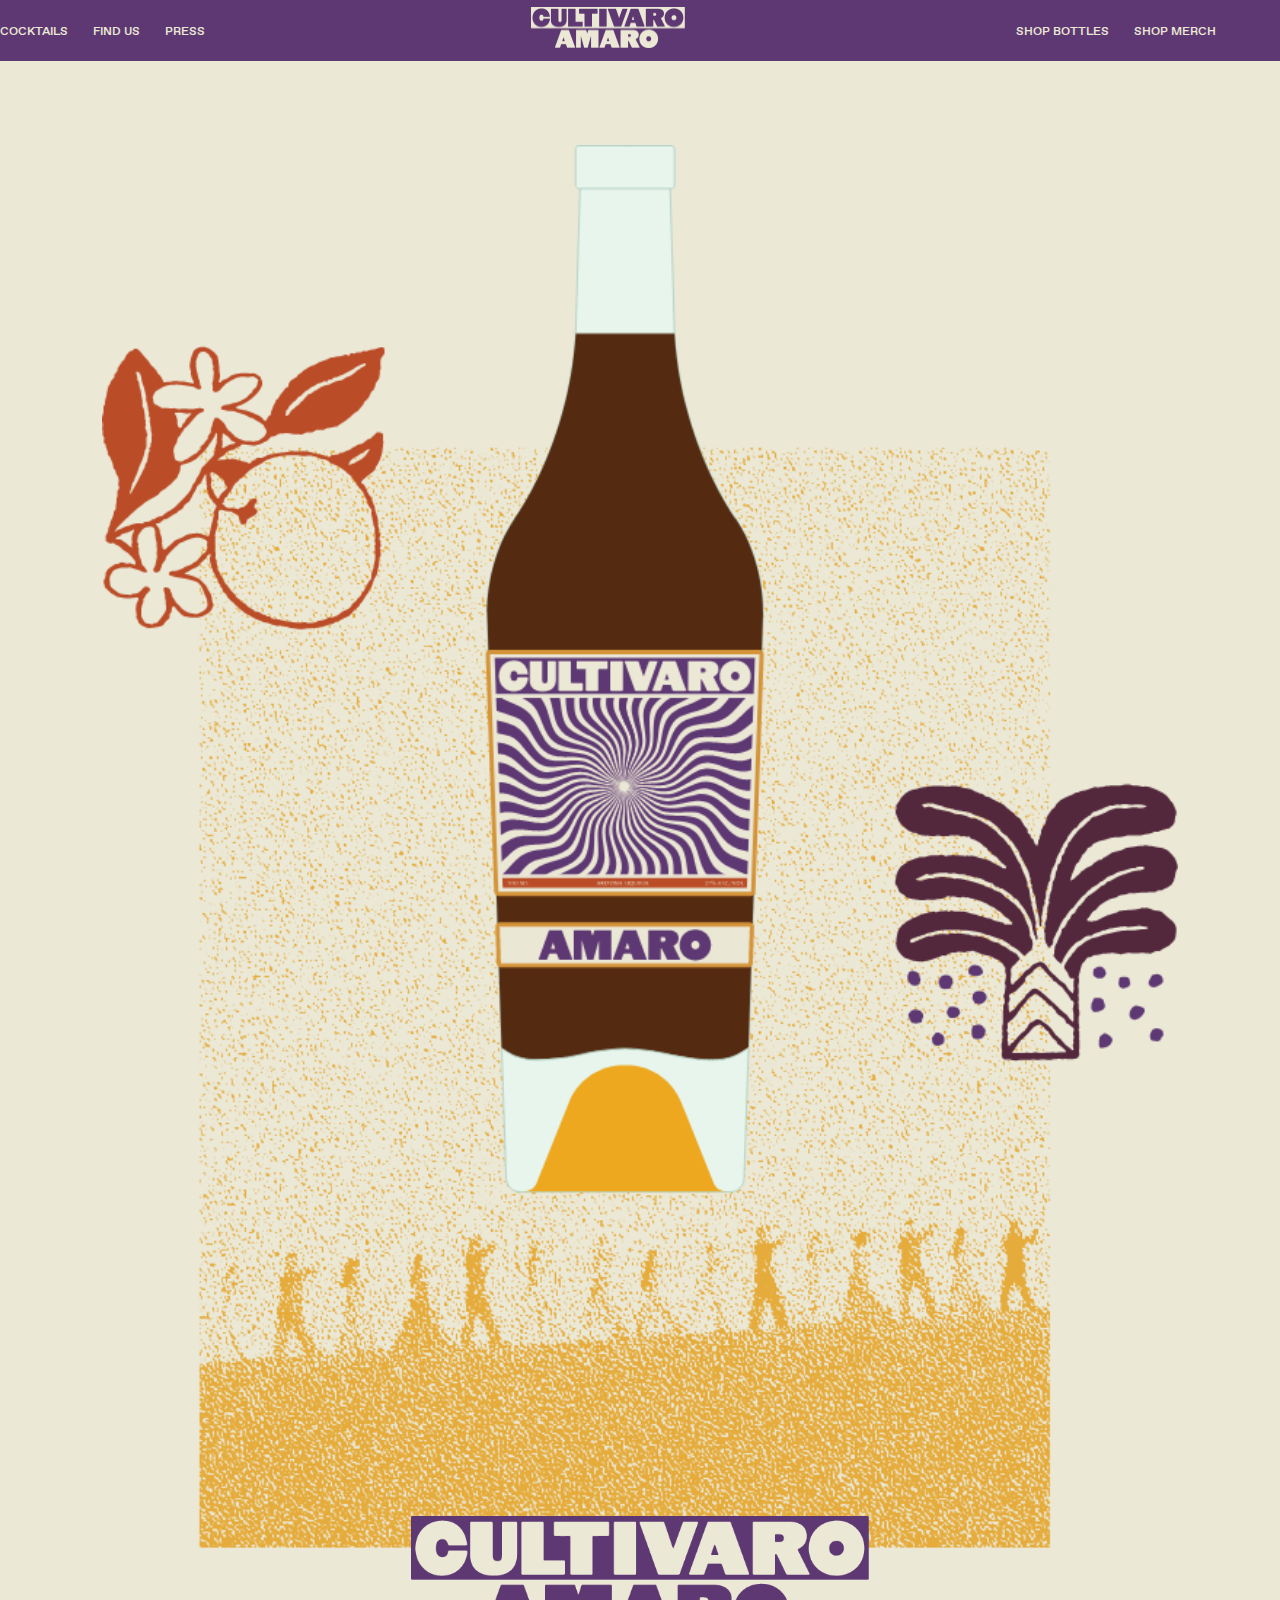
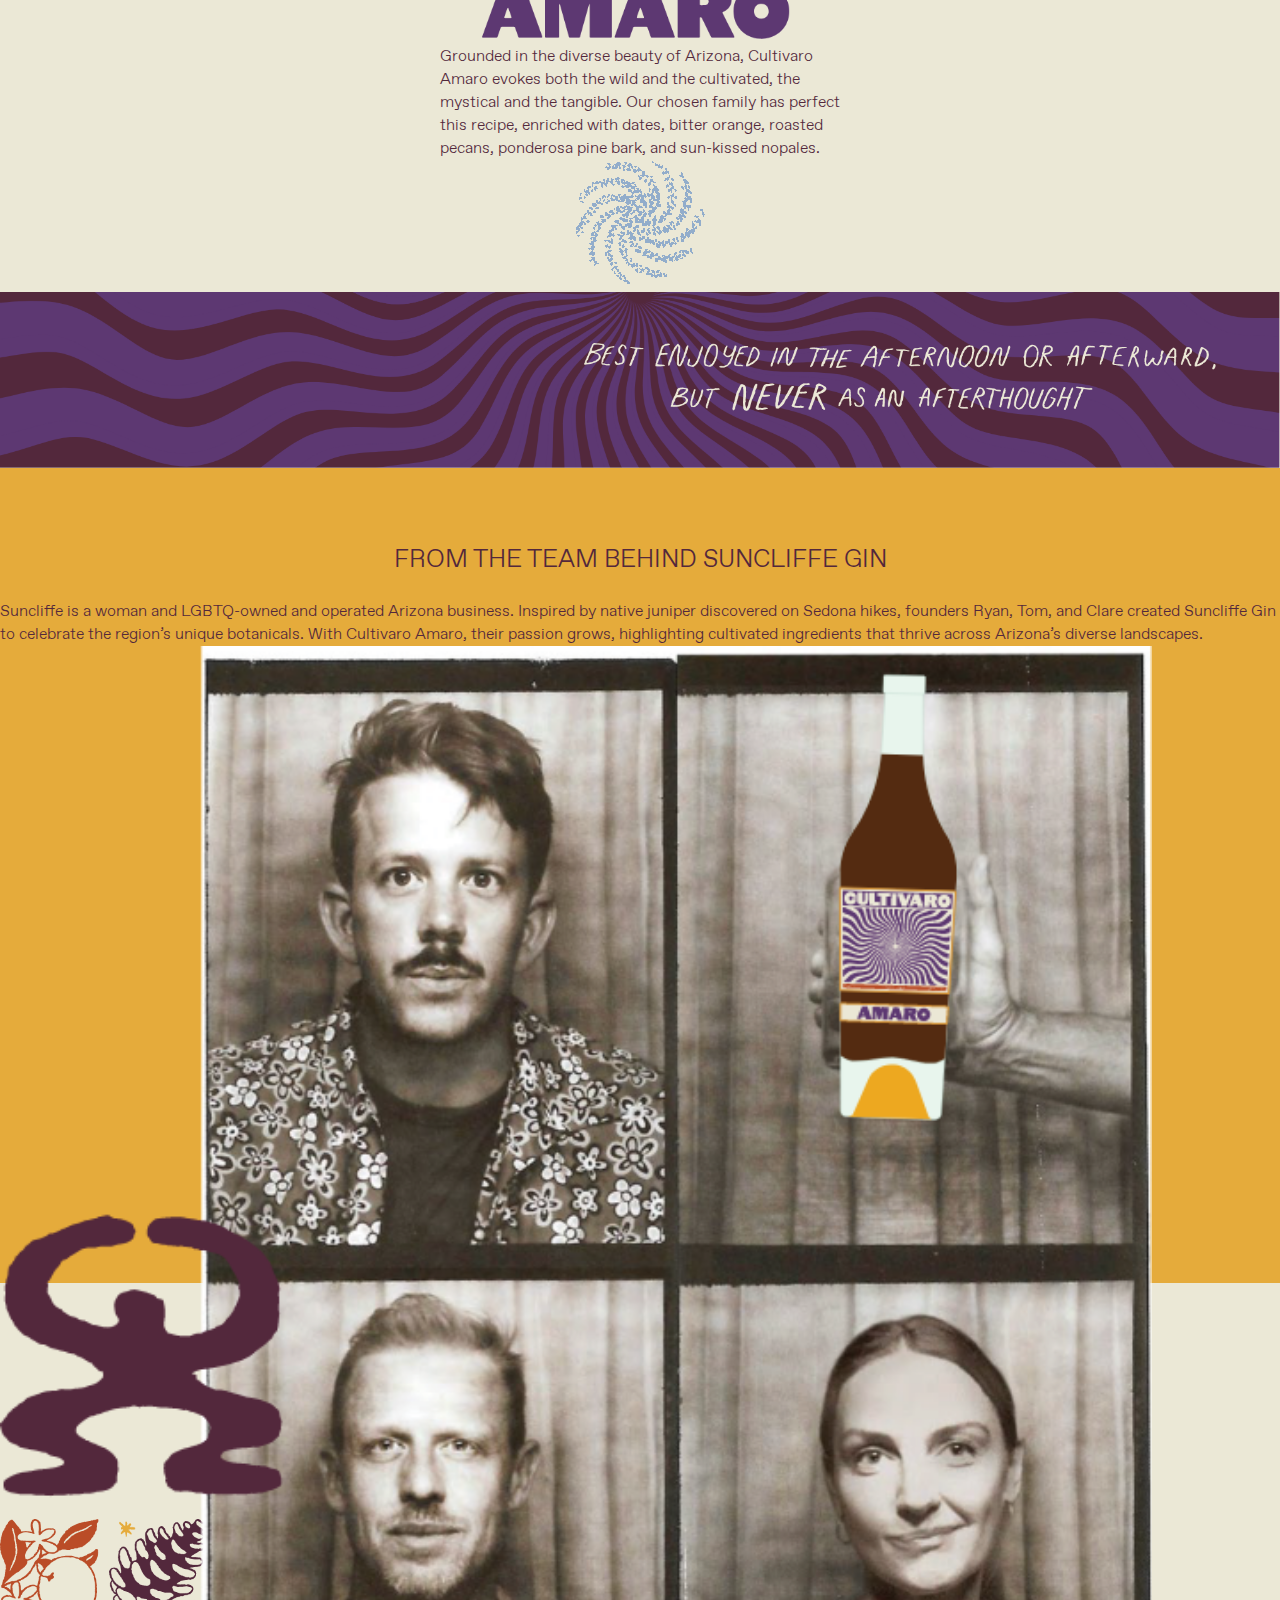
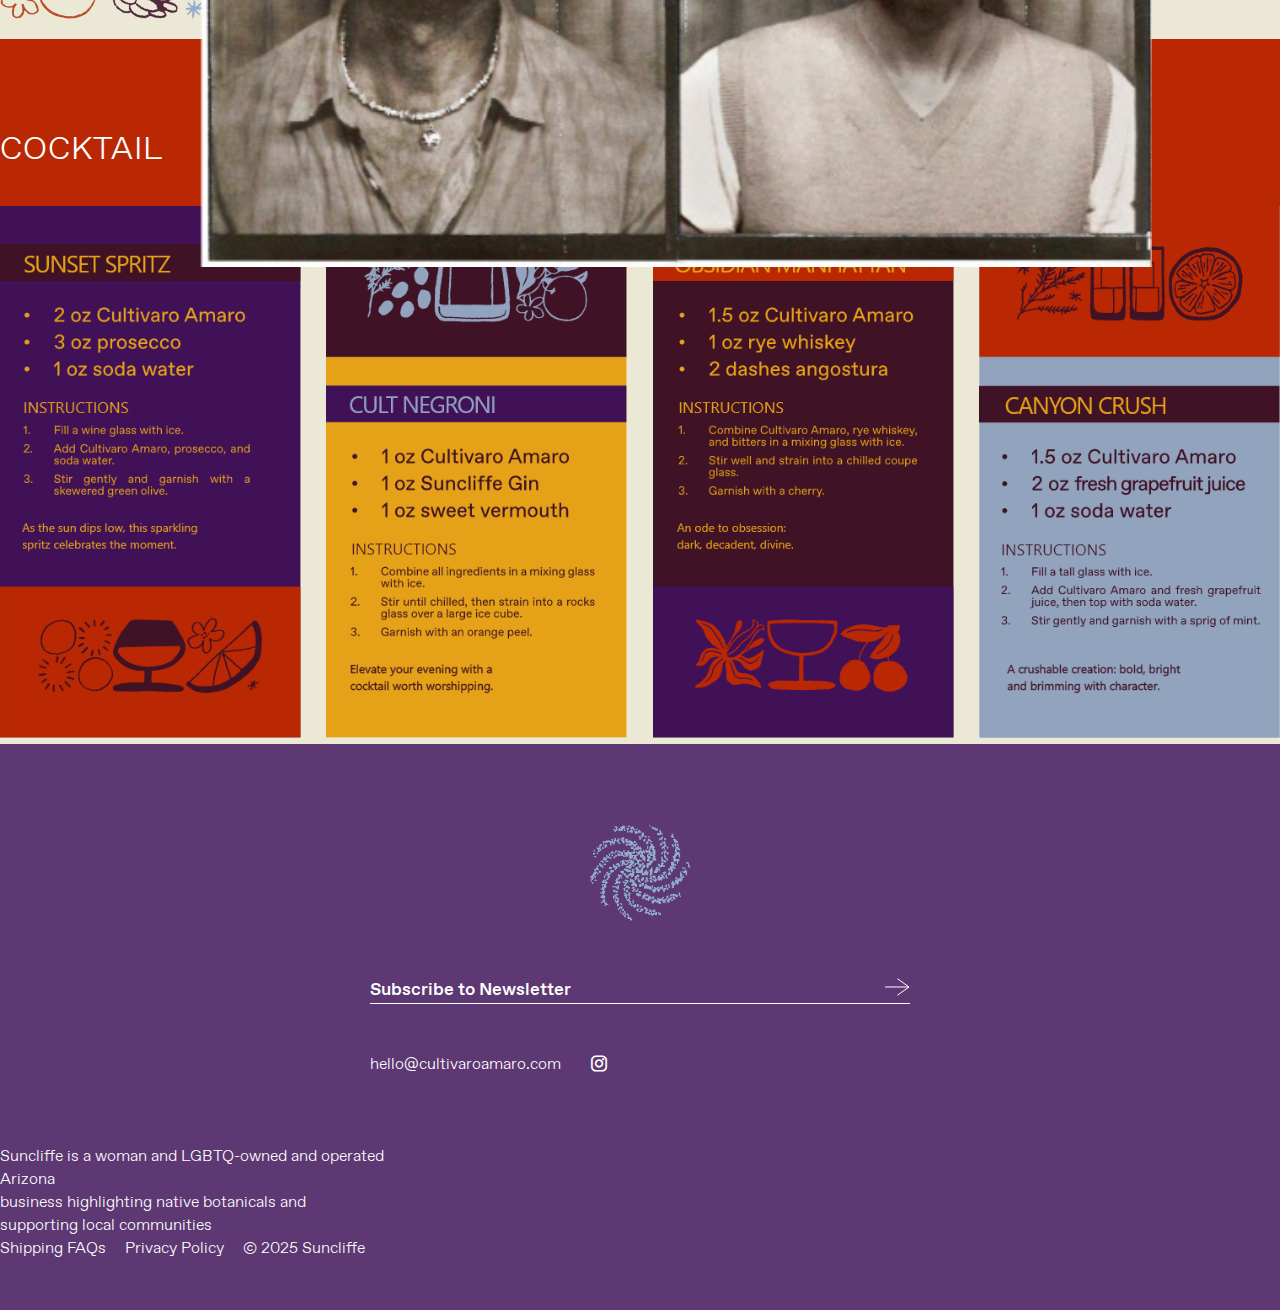
==== home.html @ 87eac567 "Update home.html" ====
<!DOCTYPE HTML>
<html class="no-js" lang="en-US">

<head>
    <meta charset="utf-8">
    <meta http-equiv="x-ua-compatible" content="ie=edge">
    <title>Cultivaro Amaro</title>
    <meta name="description" content="">
    <meta name="viewport" content="width=device-width, initial-scale=1">
    <link rel="shortcut icon" type="image/x-icon" href="assets/images/favicon.ico" />

    <!-- Stylesheet -->
    <link href="https://cdn.jsdelivr.net/npm/bootstrap@5.2.3/dist/css/bootstrap.min.css" rel="stylesheet"
        integrity="sha384-rbsA2VBKQhggwzxH7pPCaAqO46MgnOM80zW1RWuH61DGLwZJEdK2Kadq2F9CUG65" crossorigin="anonymous">
    <link rel="stylesheet" href="assets/css/icofont.min.css">
    <link rel="stylesheet" href="assets/css/style.css">
    <link rel="stylesheet" href="assets/css/responsive.css">
</head>

<body>

    <!-- preloader  -->
    <div class="preloader">
        <img src="assets/images/circle.png" alt="Preloader" class="spinning-image">
    </div>
    <!-- End Preloader  -->


    <!-- Header section  -->
    <div class="header-area">
        <div class="container-fluid">
            <div class="row">
                <div class="col-xl-12">
                    <div class="full-header">
                        <div class="header-side for-desktop">
                            <ul>
                                <li><a href="https://www.suncliffegin.com/cocktails.html">COCKTAILS</a></li>
                                <li><a href="https://www.suncliffegin.com/stockist.html">FIND US</a></li>
                                <li><a href="https://www.suncliffegin.com/press.html">PRESS</a></li>
                            </ul>
                        </div>
                        <div class="header-logo">
                            <a href="home.html"><img src="assets/images/logo.png" alt="Logo"></a>
                        </div>
                        <div class="header-side header-side-right for-desktop">
                            <ul>
                                <li><a href="https://www.suncliffegin.com/shop.html">SHOP BOTTLES</a></li>
                                <li><a href="https://suncliffe.myshopify.com/">SHOP MERCH</a></li>
                            </ul>
                        </div>

                        <!-- mobile-btn  -->
                        <div class="mobile-btn for-mobile">
                            <div class="three col">
                                <div class="hamburger" id="hamburger-1">
                                    <span class="line"></span>
                                    <span class="line"></span>
                                    <span class="line"></span>
                                </div>
                            </div>
                        </div>
                        <!-- end mobile btn  -->
                    </div>
                </div>
            </div>
        </div>
    </div>

    <!-- mobile menu  -->
    <div class="mobile-menu for-mobile">
        <ul>
            <ul>
                <li><a href="https://www.suncliffegin.com/cocktails.html">COCKTAILS</a></li>
                <li><a href="https://www.suncliffegin.com/stockist.html">FIND US</a></li>
                <li><a href="https://www.suncliffegin.com/press.html">PRESS</a></li>
                <li><a href="https://www.suncliffegin.com/shop.html">SHOP BOTTLES</a></li>
                <li><a href="https://suncliffe.myshopify.com/">SHOP MERCH</a></li>
            </ul>
        </ul>
    </div>
    <!-- End Mobile menu  -->

    <!-- Hero section  -->

    <div class="hero-section">
        <div class="container">
            <div class="row">
                <div class="col-md-6 for-desktop">
                    <div class="hero-img">
                        <img src="assets/images/bottols.png" alt="Image">
                    </div>
                </div>
                <div class="col-md-6">
                    <div class="hero-content">
                        <div class="hero-logo">
                            <img src="assets/images/cultiviro-img2.png" alt="image">
                        </div>
                        <p class="color-1">Grounded in the diverse beauty of Arizona, Cultivaro Amaro evokes both the
                            wild and the cultivated, the mystical and the tangible. Our chosen family has perfect this
                            recipe, enriched with dates, bitter orange, roasted pecans, ponderosa pine bark, and
                            sun-kissed nopales.</p>

                        <div class="hero-cirle">
                            <img class="spinning-image-2" src="assets/images/circle2.png" alt="Image">
                        </div>
                    </div>
                </div>
            </div>
        </div>
    </div>

    <!-- for mobile hero  and art -->
    <div class="for-mobile">
        <div class="hero_and_art" style="background: url(assets/images/bg.png) no-repeat scroll 0 0 /  100% 100%;">
            <div class="bottole-position">
                <img src="assets/images/bottle-1.png" alt="Image">
            </div>
            <div class="hero_and_art_con">
                <div class="ht-top">
                    <img src="assets/images/art-2.png" alt="image">
                </div>
                <div class="ht-bottom">
                    <img src="assets/images/text.png" alt="Image">
                </div>
            </div>
        </div>
    </div>

    <!-- end for mobile hero and art  -->

    <!-- Art section  -->
    <div class="art-section for-desktop" style="background: url(assets/images/art.png) no-repeat scroll 0 0 / 100% 100%;">
        <div class="container-fluid">
            <div class="row">
                <div class="col-xl-12">
                    <div class="art-text">
                        <img src="assets/images/arttext.png" alt="">
                    </div>
                </div>
            </div>
        </div>
    </div>
    <!--end art secton-->

    <!-- Team section  -->
    <div class="team-section for-desktop">
        <div class="container">
            <div class="row">
                <div class="col-md-6">
                    <div class="team-content">
                        <h3>FROM THE TEAM BEHIND SUNCLIFFE GIN</h3>
                        <p class="color-1">Suncliffe is a woman and LGBTQ-owned and operated Arizona business. Inspired by native
                            juniper discovered on Sedona hikes, founders Ryan, Tom, and Clare created Suncliffe Gin to
                            celebrate the region’s unique botanicals. With Cultivaro Amaro, their passion grows,
                            highlighting cultivated ingredients that thrive across Arizona’s diverse landscapes.</p>
                    </div>
                </div>
                <div class="col-md-6">
                    <div class="team-photo">
                        <img src="assets/images/team.png" alt="Team Photo">
                    </div>
                </div>
            </div>
        </div>
    </div>
    <!-- mobile team section  -->
     <div class="mobile-team for-mobile">
        <div class="title-image">
            <img class="img-p-1" src="assets/images/5.png" alt="image">
            <h3>FROM THE TEAM BEHIND SUNCLIFFE GIN</h3>
            <img class="img-p-2" src="assets/images/4.png" alt="image">
        </div>

        <div class="a_t_team" style="background: url(assets/images/p-bg.png) no-repeat scroll 0 0 / 100% 100%;">
            <div class="a_t_img">
                <img src="assets/images/p-team.png" alt="Image">
            </div>
        </div>

        <div class="a_t_team_p">
            <p class="color-1">Suncliffe is a woman and LGBTQ-owned and operated Arizona business. Inspired by native
                juniper discovered on Sedona hikes, founders Ryan, Tom, and Clare created Suncliffe Gin to
                celebrate the region’s unique botanicals. With Cultivaro Amaro, their passion grows,
                highlighting cultivated ingredients that thrive across Arizona’s diverse landscapes.</p>
        </div>

     </div>
    <!-- End team section  -->

    <!-- Image section  -->
    <div class="image-section">
        <div class="image-slider">
            <div class="slider-track">
                <img src="assets/images/1.png" alt="Image">
                <img src="assets/images/2.png" alt="Image">
                <img src="assets/images/3.png" alt="Image">
                <img src="assets/images/4.png" alt="Image">
                <img src="assets/images/5.png" alt="Image">
                <img src="assets/images/6.png" alt="Image">
                <img src="assets/images/7.png" alt="Image">
                <img src="assets/images/8.png" alt="Image">
                <img src="assets/images/9.png" alt="Image"> 
            </div>
            
        </div>
    </div>
    <!-- end Image section  -->

    <!-- cocktails and recipe  -->
     <div class="cocktails_and_recipe">
        <div class="container">
            <div class="row">
                <div class="col-xl-12">
                    <div class="cocktails-title">
                        <h2>COCKTAIL // RECIPE</h2>
                    </div>
                </div>
            </div>
        </div>
     </div>
     <div class="cocktails-all-items">
        <div class="single-cocktails">
            <img src="assets/images/s1.png" alt="img">
        </div>
        <div class="single-cocktails">
            <img src="assets/images/s2.png" alt="img">
        </div>
        <div class="single-cocktails">
            <img src="assets/images/s3.png" alt="img">
        </div>
        <div class="single-cocktails">
            <img src="assets/images/s4.png" alt="img">
        </div>
     </div>
    <!--End  cocktails and recipe  -->

    <!-- bottom section  -->
    <!-- ======= footer section start here ========= -->
    <footer class="footer-section">
      <div class="container">
        <div class="footer-top">
          <div class="footer-logo">
            <img src="assets/images/circle2.png" alt="logo" />
          </div>
          <div class="news-letter">
            <form
              action="mailer.php"
              method="post"
              id="contact-form"
            >
              <div class="email-input">
                <div id="form-messages"></div>
                <input
                  type="email"
                  id="email"
                  autocomplete="off"
                  name="email"
                  placeholder="Subscribe to Newsletter"
                  required
                />
              </div>
              <button type="submit">
                <svg
                  width="25"
                  height="18"
                  viewBox="0 0 25 18"
                  fill="none"
                  xmlns="http://www.w3.org/2000/svg"
                >
                  <path
                    d="M0.525391 8.98047L23.5254 8.98047"
                    stroke="white"
                    stroke-linecap="round"
                    stroke-linejoin="round"
                  />
                  <path
                    d="M12.748 0.980469L24.0218 8.98047L12.748 16.9805"
                    stroke="white"
                    stroke-miterlimit="10"
                    stroke-linecap="round"
                    stroke-linejoin="round"
                  />
                </svg>
              </button>
            </form>
          </div>
          <div class="social-bar">
            <ul class="social-media justify-content-center">
              <li class="social-item">
                <a href="mailto:hello@cultivaroamaro.com"
                  >hello@cultivaroamaro.com</a
                >
              </li>
              <li class="social-item">
                <a
                  href="https://www.instagram.com/suncliffegin/"
                  target="_blank"
                  ><i class="icofont-instagram"></i
                ></a>
              </li>
            </ul>
          </div>
        </div>
        <div class="footer-bottom">
          <div class="row align-items-end">
            <div class="col-md-7">
              <p>
                Suncliffe is a woman and LGBTQ-owned and operated
                <br class="d-md-block d-none d-lg-none" />
                Arizona <br class="d-sm-none d-lg-block" />
                business highlighting native botanicals and
                <br class="d-md-block d-none d-lg-none" />
                supporting local communities
              </p>
            </div>
            <div class="col-md-5 text-md-end">
              <p>
                <a href="https://suncliffegin.com/faq.html">Shipping FAQs</a>
                <a href="https://suncliffegin.com/privacy.html">Privacy Policy</a> © 2025 Suncliffe
              </p>
            </div>
          </div>
        </div>
      </div>
    </footer>
    <!-- ======= footer section end here ========= -->
    <!-- end bottom section  -->





    <!-- all js  -->
    <script src="assets/js/jquery-3.2.1.min.js"></script>
    <script src="https://cdn.jsdelivr.net/npm/bootstrap@5.2.3/dist/js/bootstrap.bundle.min.js"
        integrity="sha384-kenU1KFdBIe4zVF0s0G1M5b4hcpxyD9F7jL+jjXkk+Q2h455rYXK/7HAuoJl+0I4" crossorigin="anonymous">
    </script>
     <script src="assets/js/ajax mail.js"></script>
    <script src="assets/js/main.js"></script>
    <script>
        window.addEventListener("load", function () {
            document.querySelector(".preloader").style.display = "none";
        });
    </script>
      

</body>

</html>
---- assets/css/style.css ----
/*===============================================
Default css
===============================================*/
body {
	margin: 0;
	padding: 0;
	overflow-x: hidden;
	font-family: 'Favorit';
	background:#EBE8D6;
}

h1,
h2,
h3,
h4,
h5,
h6,
p {
	margin: 0;
	padding: 0;
}

ul {
	margin: 0;
	padding: 0;
	list-style: none;
}

a {
	margin: 0;
	text-decoration: none;
}

a:hover {
	text-decoration: none;
}

@font-face {
	font-family: 'Wolpe Pegasus';
	src: url("../custom-fonts/WolpePegasus-Regular.eot");
	src: url("../custom-fonts/WolpePegasus-Regular.eot?#iefix") format("embedded-opentype"), url("../custom-fonts/WolpePegasus-Regular.woff2") format("woff2"), url("../custom-fonts/WolpePegasus-Regular.woff") format("woff"), url("../custom-fonts/WolpePegasus-Regular.ttf") format("truetype"), url("../custom-fonts/WolpePegasus-Regular.svg#WolpePegasus-Regular") format("svg");
	font-weight: normal;
	font-style: normal;
	font-display: swap;
}

@font-face {
	font-family: 'Favorit';
	src: url('../custom-fonts/EduFavorit-Medium.woff2') format('woff2'),
		url('../custom-fonts/EduFavorit-Medium.woff') format('woff');
	font-weight: 500;
	font-style: normal;
	font-display: swap;
}

@font-face {
	font-family: 'Favorit';
	src: url('../custom-fonts/EduFavorit-Light.woff2') format('woff2'),
		url('../custom-fonts/EduFavorit-Light.woff') format('woff');
	font-weight: 300;
	font-style: normal;
	font-display: swap;
}

p {
	font-size: 22px;
	font-family: 'Favorit';
	font-weight: 300;
	line-height: 29px;
}

/*=================================================================
				Start Main css
=================================================================*/
.cultivaro_full {
	background: #53283C;
	height: 100vh;
	position: relative;
	z-index: 1;
}

.a_before-img {
	position: absolute;
	top: 0;
	z-index: -1;
	height: 100%;
}

.a_before-img img {
	height: 100%;
}

.a_before-img.img-shap1 {
	left: 0;
}

.a_before-img.img-shap2 {
	right: 0;
}

.cultiviro_content {
	display: -webkit-box;
	display: -ms-flexbox;
	display: flex;
	-webkit-box-orient: vertical;
	-webkit-box-direction: normal;
	-ms-flex-direction: column;
	flex-direction: column;
	-ms-flex-pack: distribute;
	justify-content: space-around;
	height: 100vh;
	-webkit-box-align: center;
	-ms-flex-align: center;
	align-items: center;
}

.spinning-image {
	width: 470px;
	height: auto;
	-webkit-animation: spin 5s linear infinite;
	animation: spin 5s linear infinite;
}

@-webkit-keyframes spin {
	0% {
		-webkit-transform: rotate(0deg);
		transform: rotate(0deg);
	}

	100% {
		-webkit-transform: rotate(360deg);
		transform: rotate(360deg);
	}
}

@keyframes spin {
	0% {
		-webkit-transform: rotate(0deg);
		transform: rotate(0deg);
	}

	100% {
		-webkit-transform: rotate(360deg);
		transform: rotate(360deg);
	}
}

.cultiviro_condition {
	text-align: center;
	margin-top: 60px;
	margin-bottom: 40px;
}

.cultiviro_condition h5 {
	font-family: Favorit;
	color: #92ADCB;
	font-size: 26px;
	font-weight: 300;
	letter-spacing: 2px;
	line-height: 32px;
}

.cultiviro_button_group a {
	width: 130px;
	height: 61px;
	background: #BA4C27;
	display: -webkit-box;
	display: -ms-flexbox;
	display: flex;
	-webkit-box-pack: center;
	-ms-flex-pack: center;
	justify-content: center;
	-webkit-box-align: center;
	-ms-flex-align: center;
	align-items: center;
	border-radius: 50px;
	color: #EBE8D6;
	font-size: 23px;
	font-family: Favorit;
	letter-spacing: 1px;
	font-weight: 300;
	text-transform: uppercase;
	-webkit-transition: 0.2s;
	-o-transition: 0.2s;
	transition: 0.2s;
	padding-top: 6px;
}

.cultiviro_button_group a:hover {
	opacity: 0.7;
}

.cultiviro_button_group {
	display: -webkit-box;
	display: -ms-flexbox;
	display: flex;
	gap: 40px;
	-webkit-box-pack: center;
	-ms-flex-pack: center;
	justify-content: center;
	margin-top: 45px;

}

.cultivero_logo img {
	height: 170px;
}

.cultivero_logo {
	margin-top: 39px;
}

/* preloader css  */
.preloader {
	position: fixed;
	top: 0;
	left: 0;
	width: 100%;
	height: 100%;
	background-color: rgba(83, 40, 60, 1);
	display: -webkit-box;
	display: -ms-flexbox;
	display: flex;
	-webkit-box-pack: center;
	-ms-flex-pack: center;
	justify-content: center;
	-webkit-box-align: center;
	-ms-flex-align: center;
	align-items: center;
	z-index: 99999999999999;
}

.preloader .spinning-image {
	width: 120px;
	height: 120px;
	-webkit-animation: spin 2s linear infinite;
	animation: spin 2s linear infinite;
}

/* end Preloader css  */


/* header desing  */
.header-area {
	background: #5D3872;
	position: fixed;
	width: 100%;
	top: 0;
	left: 0;
	z-index: 9999;
}

.full-header {
	display: -webkit-box;
	display: -ms-flexbox;
	display: flex;
	-webkit-box-pack: justify;
	-ms-flex-pack: justify;
	justify-content: space-between;
	-webkit-box-align: center;
	-ms-flex-align: center;
	align-items: center;
	-ms-flex-wrap: wrap;
	flex-wrap: wrap;
	padding: 7px 0;
}

.header-logo img {
	height: 41px;
}

.header-side {
	-webkit-box-flex: 0;
	-ms-flex: 0 0 45%;
	flex: 0 0 45%;
	max-width: 45%;
}

.header-side-right ul {
	-webkit-box-pack: end;
	-ms-flex-pack: end;
	justify-content: flex-end;
}

.header-side ul {
	display: -webkit-box;
	display: -ms-flexbox;
	display: flex;
	gap: 25px;
	-ms-flex-wrap: wrap;
	flex-wrap: wrap;
}

/* .header-side ul li a {
	font-size: 14px;
	color: #EBE8D6;
	font-family: 'Favorit';
	font-weight: 500;
	letter-spacing: 1px;
} */

.header-side ul li a {
	font-size: 12px;
	color: #EBE8D6;
	font-family: 'Favorit';
	font-weight: 500;
	/* letter-spacing: 0.5px; */
}


.color-1 {
	color: #53283C;
}

.hero-section {
	background: #EBE8D6;
	position: relative;
	padding-top: 165px;
}

.spinning-image-2 {
	width: 132px;
	height: auto;
	-webkit-animation: spin 5s linear infinite;
	animation: spin 5s linear infinite;
}

.art-text {
	padding: 85px 0;
	text-align: right;
}

.art-text img {
	height: 105px;
}

.hero-img img {
	width: 738px;
	height: auto;
	margin-bottom: -61px;
}

.hero-img img {
	width: 611px;
	height: auto;
	margin-bottom: -61px;
}

.hero-logo {
	text-align: center;
}

.hero-content {
	display: -webkit-box;
	display: -ms-flexbox;
	display: flex;
	-webkit-box-orient: vertical;
	-webkit-box-direction: normal;
	-ms-flex-direction: column;
	flex-direction: column;
	-webkit-box-pack: space-evenly;
	-ms-flex-pack: space-evenly;
	justify-content: space-evenly;
	height: 100%;
	-webkit-box-align: center;
	-ms-flex-align: center;
	align-items: center;
}

.hero-content p {
	max-width: 526px;
}

.team-section {
	background: #E5AB3B;
	padding: 100px 0;
	position: relative;
	z-index: 1;
}

.team-content h3 {
	margin-bottom: 31px;
	display: block;
	text-align: center;
	color: #53283C;
	font-size: 31px;
	font-weight: 300;
	font-family: Favorit;
}

.team-photo img {
	width: 90%;
}

.team-photo {
	margin-bottom: -52%;
}

.team-content {
	display: -webkit-box;
	display: -ms-flexbox;
	display: flex;
	-webkit-box-orient: vertical;
	-webkit-box-direction: normal;
	-ms-flex-direction: column;
	flex-direction: column;
	-webkit-box-pack: center;
	-ms-flex-pack: center;
	justify-content: center;
	height: 100%;
}

/* Slider container */
.image-slider {
	width: 100%;
	overflow: hidden;
/* 	background-color: #fdf5e6; */
	/* Optional background color */
	position: relative;
}

/* Slider track */
.image-slider {
	width: 100%;
	overflow: hidden;
}

.slider-track {
	display: -webkit-box;
	display: -ms-flexbox;
	display: flex;
	gap: 10px;
}

.slider-track img {
	width: 145px;
	-ms-flex-negative: 0;
	flex-shrink: 0;
}


/* @-webkit-keyframes slide {
	0% {
		-webkit-transform: translateX(-100%);
		        transform: translateX(-100%);
	}
	100% {
		-webkit-transform: translateX(0%);
		        transform: translateX(0%);
	}
}

@keyframes slide {
	0% {
		-webkit-transform: translateX(-100%);
		        transform: translateX(-100%);
	}
	100% {
		-webkit-transform: translateX(0%);
		        transform: translateX(0%);
	}
}


@-webkit-keyframes fade-in {
	0%, 100% {
		opacity: 0;
	}
	10%, 90% {
		opacity: 1;
	}
}


@keyframes fade-in {
	0%, 100% {
		opacity: 0;
	}
	10%, 90% {
		opacity: 1;
	}
} */
.image-section {
	padding-top: 217px;
	padding-bottom: 20px;
}

.bottom-section {
	height: 160px;
	background: #BA4C27;
}

.hero-logo img {
	height: 170px;
}

.for-mobile {
	display: none;
}

/* humberger  */
.hamburger .line {
	width: 32px;
	height: 2px;
	background-color: #FFF;
	display: block;
	margin: 7px auto;
	-webkit-transition: all 0.3s ease-in-out;
	-o-transition: all 0.3s ease-in-out;
	transition: all 0.3s ease-in-out;
}

.hamburger:hover {
	cursor: pointer;
}

/* ONE */

#hamburger-1.is-active .line:nth-child(2) {
	opacity: 0;
}

#hamburger-1.is-active .line:nth-child(1) {
	-webkit-transform: translateY(13px) rotate(45deg);
	-ms-transform: translateY(13px) rotate(45deg);
	transform: translateY(8px) rotate(45deg);
}

#hamburger-1.is-active .line:nth-child(3) {
	-webkit-transform: translateY(-13px) rotate(-45deg);
	-ms-transform: translateY(-13px) rotate(-45deg);
	transform: translateY(-10px) rotate(-45deg);
}

.mobile-menu {
	position: fixed;
	background: #5d3872;
	top: 0;
	left: -100%;
	z-index: 9;
	height: 100vh;
	width: 100%;
	padding-top: 100px;
	padding-left: 33px;
	-webkit-transition: left 0.3s ease-in-out;
	-o-transition: left 0.3s ease-in-out;
	transition: left 0.3s ease-in-out;
	/* Added transition for smooth sliding */
}

.active-menu-1 {
	left: 0;
}

.mobile-menu ul li a {
	color: #FFF;
	font-size: 35px;
	font-family: "Favorit";
	font-weight: 300;
	padding: 8px 0;
	display: block;
	-webkit-transition: 0.2s;
	-o-transition: 0.2s;
	transition: 0.2s;
}

.mobile-menu ul li:hover a {
	opacity: 0.7;
}

.mobile-menu ul {
	padding-top: 6%;
}

.bottole-position {
	position: absolute;
	left: 10%;
	top: -34%;
}

.hero_and_art_con {
	-webkit-box-flex: 0;
	-ms-flex: 0 0 55%;
	flex: 0 0 55%;
	max-width: 55%;
	text-align: center;
	padding: 50px 0;
}

.hero_and_art {
	display: -webkit-box;
	display: -ms-flexbox;
	display: flex;
	-webkit-box-pack: end;
	-ms-flex-pack: end;
	justify-content: flex-end;
	-webkit-box-align: center;
	-ms-flex-align: center;
	align-items: center;
	position: relative;
}

.ht-top img {
	height: 72px;
}

.ht-bottom {
	margin-top: 24px;
}

.ht-bottom img {
	height: 68px;
}

.bottole-position img {
	height: 420px;
}

.a_t_img {
	text-align: center;
}

.a_t_img img {
	width: 77%;
}

.title-image {
	display: -webkit-box;
	display: -ms-flexbox;
	display: flex;
	-webkit-box-pack: center;
	-ms-flex-pack: center;
	justify-content: center;
	-webkit-box-align: center;
	-ms-flex-align: center;
	align-items: center;
	overflow: hidden;
	position: relative;
	padding: 54px 0;
}

.title-image img {
	height: 76px;
}

.img-p-2 {
	position: absolute;
	right: -45px;
}

.img-p-1 {
	position: absolute;
	left: -45px;
}

.title-image h3 {
	color: #53283C;
	font-size: 22px;
	font-family: Favorit;
	font-weight: 300;
}

.mobile-team {
	padding-top: 70px;
}

.a_t_team {
	margin-top: 30px;
}

.a_t_img img {
	width: 77%;
	margin-top: -55px;
	margin-bottom: -55px;
}

.a_t_team_p {
	padding-top: 103px;
	padding-bottom: 50px;
	width: 77%;
	margin: 0 auto;
}

.cultiviro_circle {
	text-align: center;
}
a:hover{
	text-decoration: none;
}

/* footer css  */

.about-text-section .about-text-wrapper,
.discover-section .discover-wrapper,
.footer-section .footer-top,
.story-item .inner-part .inner-part-wrapper .item-title {
	text-align: center;
}

/*---- footer section start here----*/

.footer-section {
	background: #5D3872;
}

.footer-section .footer-top {
	max-width: 540px;
	margin: 0 auto;
	padding: 80px 0 20px;
}

.footer-logo {
	margin-bottom: 50px;
	-webkit-animation: rotate 5s linear infinite;
	animation: rotate 5s linear infinite;
	display: inline-block;
}

@-webkit-keyframes rotate {
	0% {
		-webkit-transform: rotate(0);
		transform: rotate(0);
	}

	100% {
		-webkit-transform: rotate(-360deg);
		transform: rotate(-360deg);
	}
}

@keyframes rotate {
	0% {
		-webkit-transform: rotate(0);
		transform: rotate(0);
	}

	100% {
		-webkit-transform: rotate(-360deg);
		transform: rotate(-360deg);
	}
}

.news-letter {
	margin-bottom: 50px;
}

.news-letter form input {
	border: none;
	border-bottom: 1px solid #fff;
	background: transparent;
	outline: none;
	color: #fff;
	font-size: 18px;
	font-family: 'Favorit';
	font-weight: 500;
	border-radius: 0px !important;
	padding-left: 0px !important;
	padding-right: 0px !important;
	padding-top: 0px !important;
	width: 100%;
}

.news-letter form input:focus {
	width: 100%;
}

.news-letter form input::-webkit-input-placeholder {
	color: #fff;
	opacity: 1;
}

.news-letter form input:-ms-input-placeholder {
	color: #fff;
	opacity: 1;
}

.news-letter form input::-ms-input-placeholder {
	color: #fff;
	opacity: 1;
}

.news-letter form input::placeholder {
	color: #fff;
	opacity: 1;
}

.news-letter form button {
	top: 0;
	right: 0;
	border: none;
	outline: none;
	background: transparent;
	/* font-size: 36px; */
	line-height: 1.5;
	color: #fff;
	padding: 0;
	position: absolute;
}

.news-letter form button:hover {
	color: #B94B27;
}

.social-bar .social-media .social-item:first-child {
	margin-right: 30px;
}

.social-bar .social-media .social-item a {
	color: #fff;
}

.social-bar .social-media .social-item a:hover {
	text-decoration: underline;
}

.social-bar .social-media .social-item:last-child a:hover {
	text-decoration: none;
}

.footer-bottom {
	padding-top: 50px;
	padding-bottom: 50px;
	color: #fff;
}

.footer-bottom p {
	font-family: 'Favorit';
	font-weight: 300;
	font-size: 16px;
	margin-bottom: 0;
}
.social-item a {
	font-size: 16px;
	font-family: "Favorit";
	font-weight: 300;
}

.footer-bottom p a {
	display: inline-block;
	margin-right: 15px;
	color: #ffffff;
}

.footer-bottom p a:hover {
	text-decoration: underline;
}

.footer-logo img {
	width: 102px;
}

.news-letter from {
	width: 100%;
}

.news-letter from input {
	width: 100%;
}

#contact-form {
	position: relative;
}
.social-media.justify-content-center {
	display: flex;
}

.hero-content p {
	font-size: 20px;
}
.hero-img {
	text-align: center;
}
/*---- footer section end here----*/

/* new section addd css  */
.cocktails_and_recipe {
	background: #b92803;
	padding-top: 90px;
	padding-bottom: 35px;
}
.cocktails-title h2 {
	color: #FFF;
	word-spacing: 41px;
	font-size: 32px;
	letter-spacing: 1px;
	font-weight: 300;
}
.cocktails-all-items {
	display: flex;
	flex-wrap: wrap;
	justify-content: space-between;
}
.single-cocktails {
	flex: 0 0 23.5%;
	max-width: 23.5%;
}
.single-cocktails img{
	width: 100%;
}
.mobile-btn{
	
}
/* End new section addd css  */
---- assets/css/responsive.css ----
@media all and (min-width:1700px){
    .container-fluid{
        max-width:1600px;
    }
    .container{
        max-width:1420px;
    }
    .spinning-image {
        width: 290px;
    }
    .cultivero_logo img {
        height: 126px;
    }
    .team-photo {
        margin-bottom: -53%;
    }
    .image-section {
        padding-top: 271px;
    }
}
@media all and (min-width:1400px){
    .team-photo {
        margin-bottom: -54%;
    }
}

@media all and (min-width:1920px){
    .container-fluid{
        max-width:1820px;
    }
    .container{
        max-width:1520px;
    }
    .team-photo {
        margin-bottom: -53%;
    }
}


@media all and (max-width:1699px){
    .container-fluid{
        max-width:95%;
    }
    .header-side {
        -webkit-box-flex: 0;
            -ms-flex: 0 0 40%;
                flex: 0 0 40%;
        max-width: 40%;
    }
    .hero-img img {
        width: 84%;
    }
    .hero-logo img {
        height: 150px;
    }
    .art-text img {
        height: 83px;
    }
    .slider-track img {
        width: 99px;
    }
    .bottom-section {
        height: 89px;
    }
    .hero-content p {
        max-width: 485px;
    }
    .hero-section {
        padding-top: 145px;
    }
    .spinning-image {
        width: 290px;
    }
    .cultivero_logo img {
        height: 126px;
    }
    .hero-content p {
        font-size: 16px;
        max-width: 400px;
    }
    p {
        font-size: 16px;
        line-height: 23px;
    }
}

@media all and (max-width:1399px){
    .hero-img img {
        margin-bottom: -39px;
    }
    .hero-logo img {
        height: 123px;
    }
    p {
        font-size: 16px;
        line-height: 23px;
    }
    .art-text img {
        height: 68px;
    }
    .art-text {
        padding: 51px 0;
    }
    .team-section {
        padding: 75px 0;
    }
    .team-content h3 {
        margin-bottom: 23px;
        font-size: 25px;
    }
    .image-section {
        padding-top: 236px;
        padding-bottom: 20px;
    }
    .bottom-section {
        height: 59px;
    }
    .spinning-image {
        width: 238px;
    }
    .cultivero_logo img {
        height: 103px;
    }
    .cultiviro_condition {
        text-align: center;
        margin-top: 30px;
        margin-bottom: 11px;
    }
    .cultiviro_button_group {
        margin-top: 18px;
        gap: 35px;
    }
    
    .cultiviro_button_group a {
        width: 120px;
        height: 48px;
        font-size: 19px;
        padding-top: 2px;
    }

}

@media all and (max-width:1199px){
    .hero-logo img {
        height: 104px;
    }
    .hero-content p {
        max-width: 380px;
    }
    .hero-section {
        padding-top: 84px;
    }
    .hero-section {
        padding-top: 112px;
        padding-bottom: 33px;
    }
    .hero-img img {
        margin-bottom: -68px;
    }
    .art-text img {
        height: 57px;
    }
    .team-section {
        padding: 75px 0;

    }
    .image-section {
        padding-top: 122px;
        padding-bottom: 9px;
    }
    .header-side ul li a {
        font-size: 13px;
    }
}

@media all and (max-width:991px){
    .header-side ul {
        gap: 17px;
        -ms-flex-wrap: wrap;
            flex-wrap: wrap;
    }
    .header-side {
        -webkit-box-flex: 0;
            -ms-flex: 0 0 37%;
                flex: 0 0 37%;
        max-width: 37%;
    }

    .hero-img img {
        margin-bottom: 0;
        width: 100%;
    }
    .hero-logo img {
        height: 98px;
    }
    .hero-content p {
        max-width: 100%;
        width: 100%;
        font-size: 14px;
    }
    p {
        font-size: 14px;
        line-height: 22px;
    }
    .art-text img {
        height: 44px;
    }
    .art-text {
        padding: 23px 0;
    }
    .team-section {
        padding: 50px 0;
    }
    .team-photo img {
        width: 100%;
    }
    .team-content h3 {
        margin-bottom: 18px;
        font-size: 23px;
        text-align: left;
    }
    .team-photo {
        margin-bottom: 0;
    }
    .image-section {
        padding-top: 0;
        padding-bottom: 0;
    }
    .slider-track img {
        width: 10%;
    }
    .bottom-section {
        height: 44px;
    }
    .hero-section {
        padding-top: 96px;
        padding-bottom: 33px;
    }
    .footer-bottom p {
        font-family: 'Favorit';
        font-weight: 300;
        font-size: 11px;
        margin-bottom: 0;
    }
    .news-letter form input {
        font-size: 16px;

    }
    .cocktails_and_recipe {
        padding-top: 54px;
        padding-bottom: 20px;
    }
    .cocktails-title h2 {
        word-spacing: 28px;
        font-size: 24px;
    }
}


@media all and (max-width:767px){
    .for-mobile{
        display: block;
    }
    .for-desktop{
        display: none;
    }
    .full-header {
        -webkit-box-pack: center;
            -ms-flex-pack: center;
                justify-content: center;
        padding: 13px 0;
    }
    .hero-section {
        padding-top: 66px;
        padding-bottom:0px;
    }
    .hero-content {
        display: block;
        height: auto;
        padding: 80px 0;
    }
    .hero-cirle {
        text-align: center;
        margin-top: 50px;
    }
    .hero-logo {
        text-align: center;
        margin-bottom: 50px;
    }
    .hero-content p {
        max-width: 422px;
        width: 100%;
        margin: 0 auto;
        text-align: center;
    }
    .full-header {
        position: relative;
    }
    .mobile-btn {
        position: absolute;
        right: 0;
    }
    body{
        background: #EBE8D6;
    }
    p {
        font-size: 14px;
        line-height: 22px;
    }
    .footer-bottom {
        padding-top: 23px;
        padding-bottom: 31px;
        color: #fff;
    }
    
    .single-cocktails {
        flex: 0 0 50%;
        max-width: 50%;
    }
    .cocktails-title h2 {
        word-spacing: 20px;
        font-size: 20px;
        text-align: center;
    }
    .cocktails_and_recipe {
        padding-top: 42px;
        padding-bottom: 14px;
    }
    
}

@media all and (max-width:575px){
    .title-image h3 {
        font-size: 18px;
    }
    .ht-bottom img {
        height: 44px;
    }
    .mobile-menu ul li a {
        font-size: 23px;
    }
    .cultivero_logo img {
        height: 84px;
    }
    p {
        font-size: 16px;
        line-height: 22px;
    }
    .a_before-img {
        display: none;
    }
    .cultiviro_condition h5 {
        font-size: 17px;
    }
    .cultiviro_button_group a {
        width: 103px;
        height: 42px;
        font-size: 15px;
        padding-top: 2px;
    }
    .footer-bottom p {
        font-size: 12px;
        line-height: 13px;
    }
    .col-md-5.text-md-end {
        margin-top: 21px;
    }
}

@media all and (max-width:450px){
    .hero-logo img {
        height: 76px;
    }
    .hero-logo {
        margin-bottom: 29px;
    }
    .title-image h3 {
        font-size: 15px;
        font-weight: 500;
    }
    .a_t_team_p {
        padding-top: 84px;
        padding-bottom: 36px;
        width: 77%;
        margin: 0 auto;
    }
}
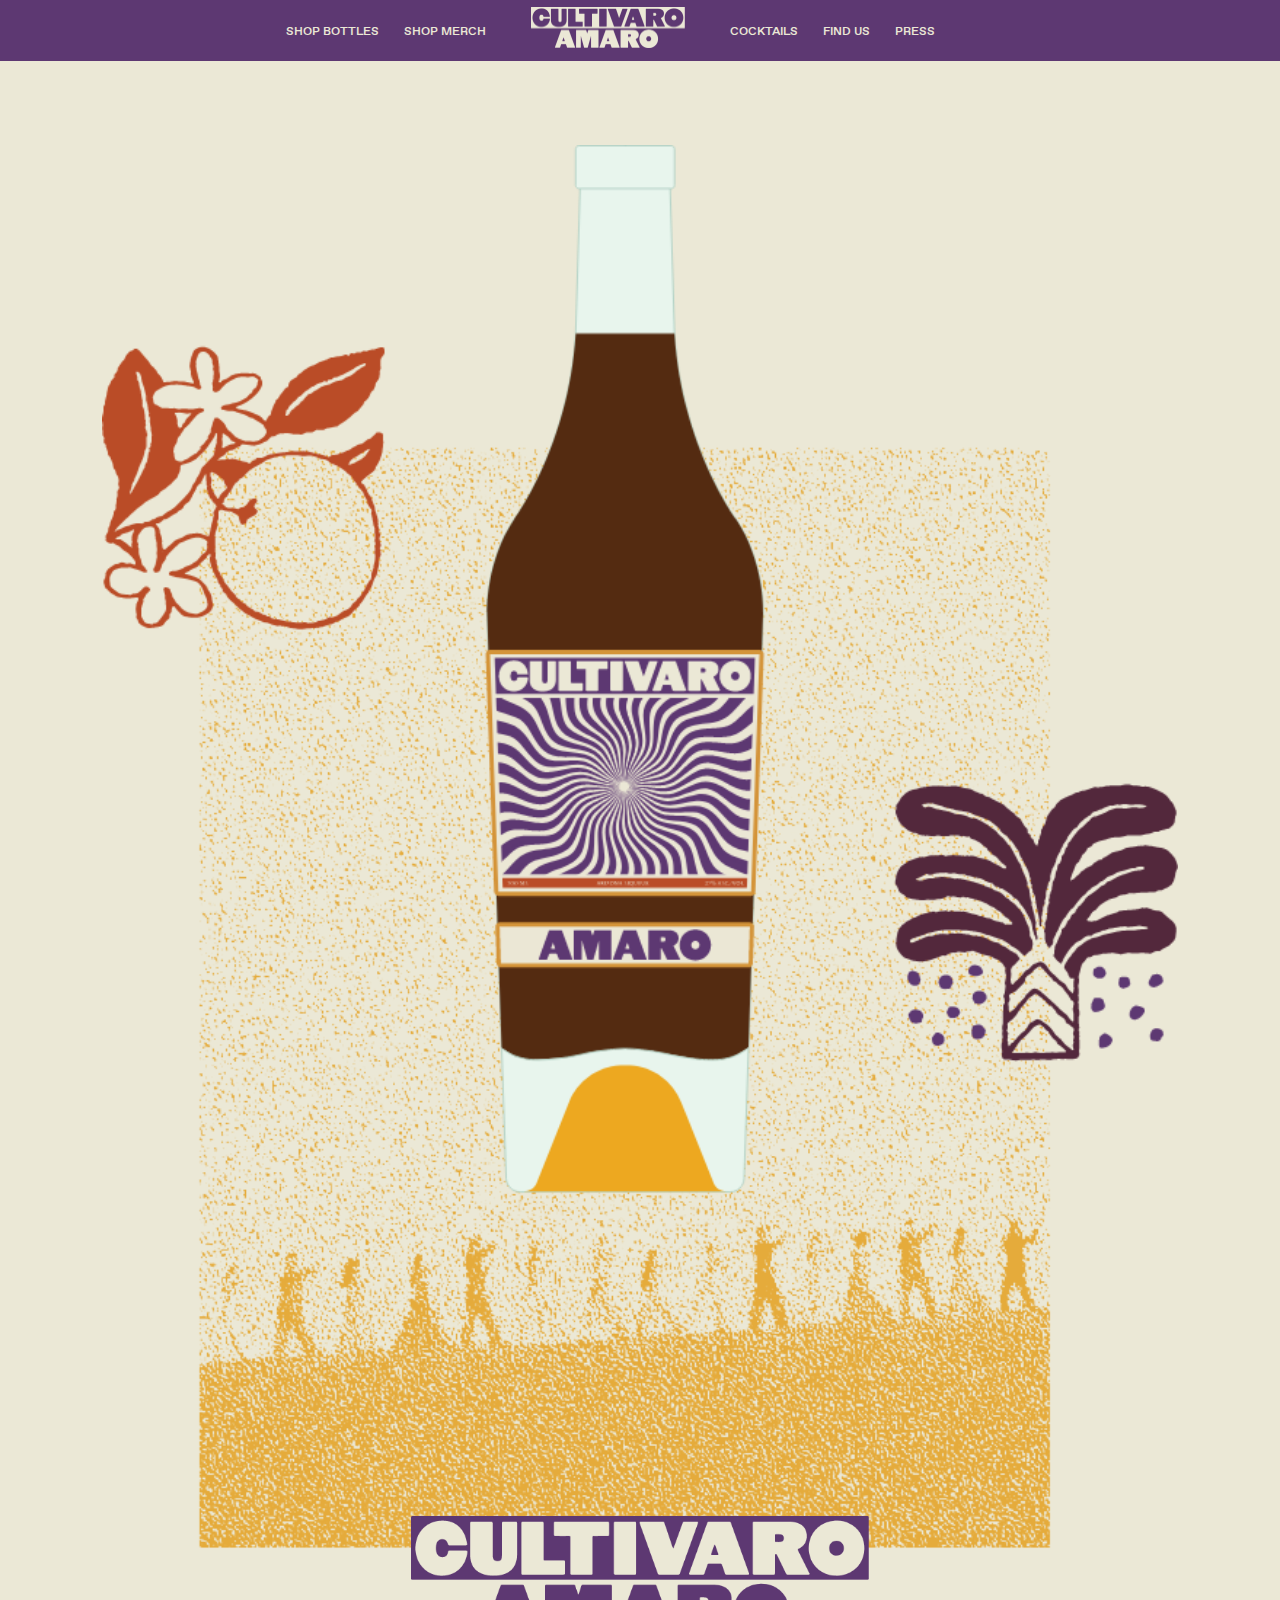
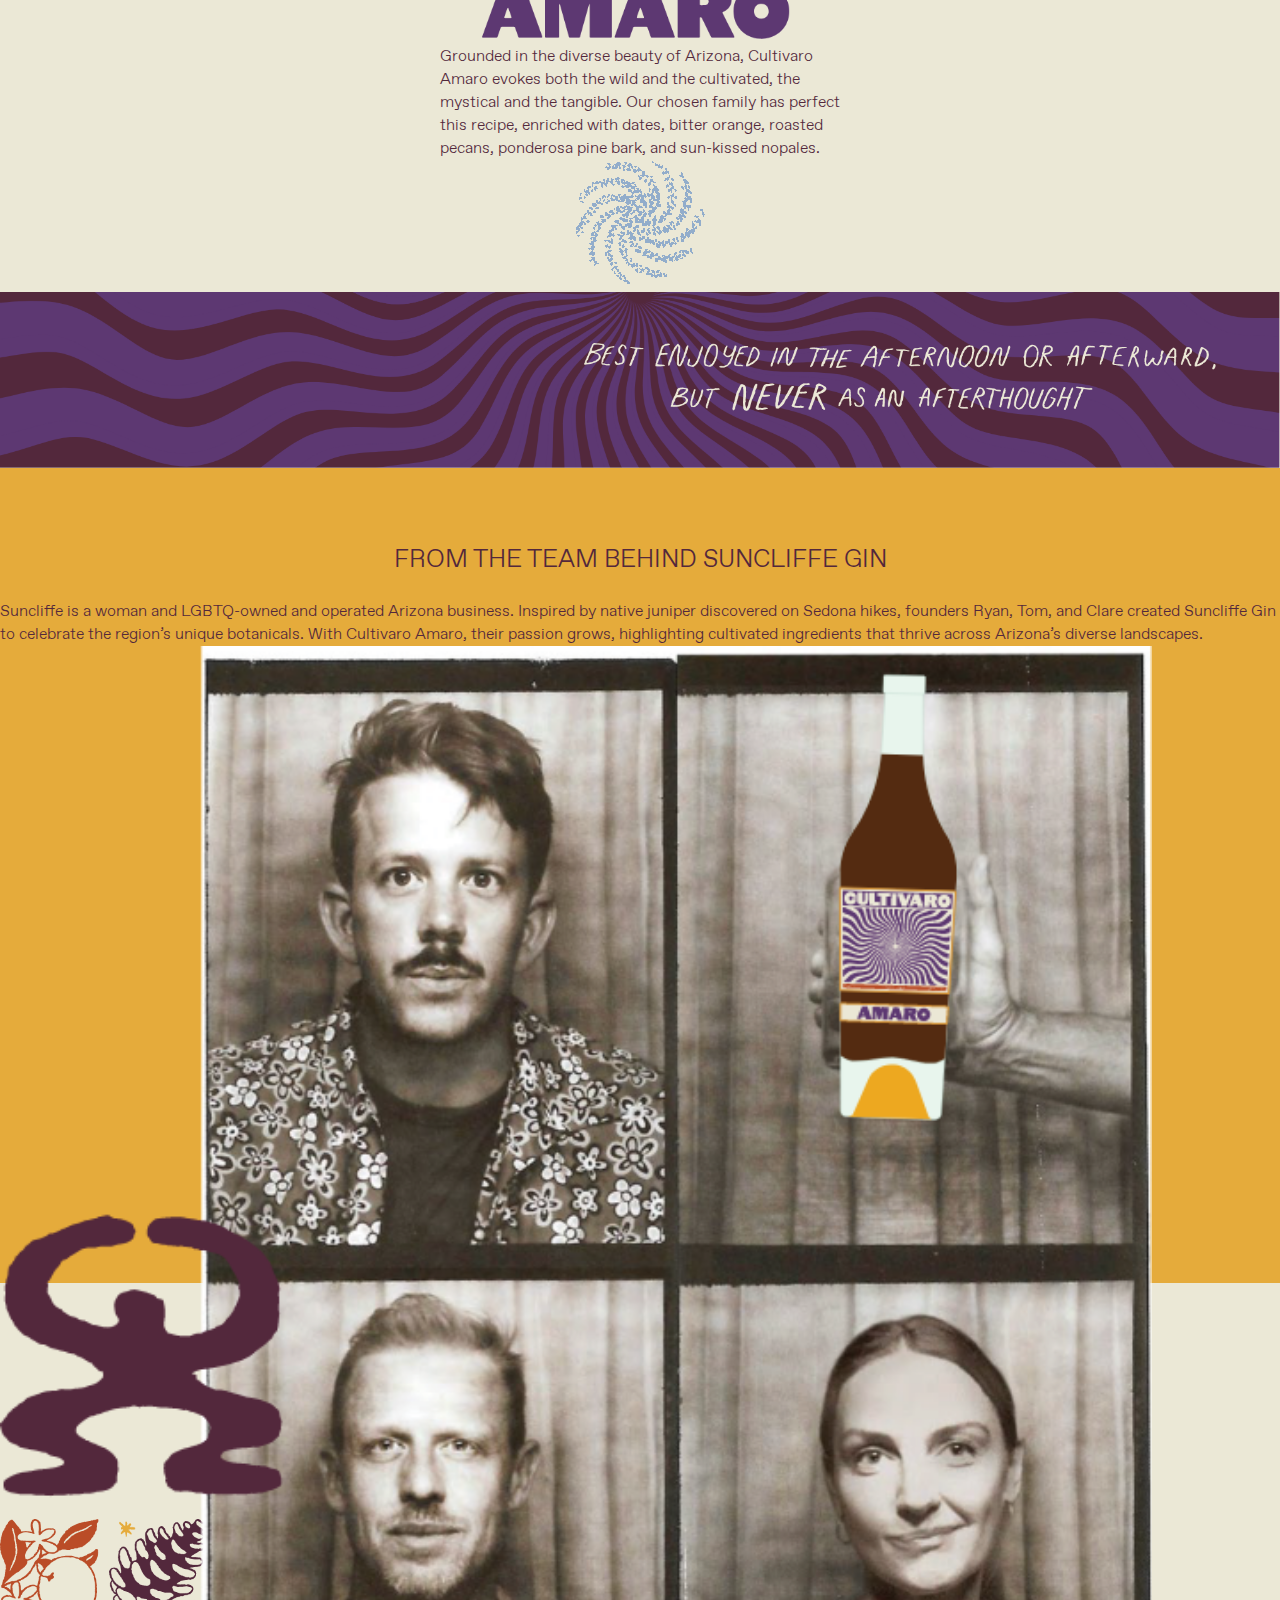
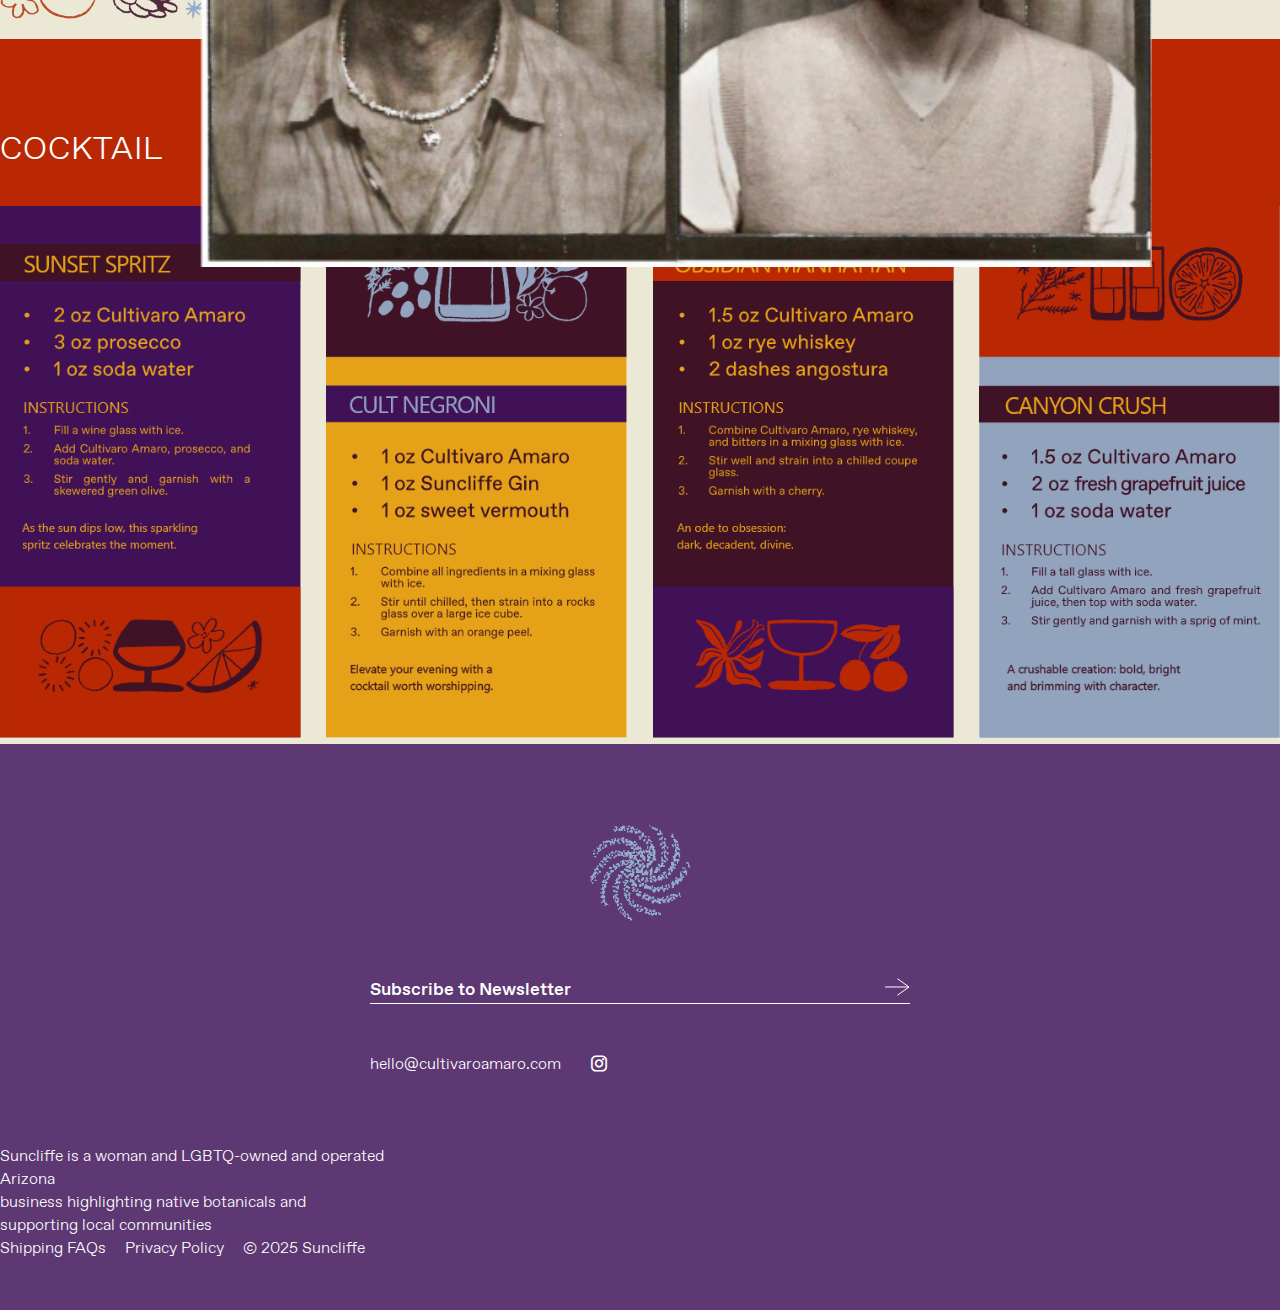
==== commit 4981a7d6: "Update home.html" ====
--- a/home.html
+++ b/home.html
@@ -32,6 +32,15 @@
             <div class="row">
                 <div class="col-xl-12">
                     <div class="full-header">
+                        <div class="header-side header-side-right for-desktop">
+                            <ul>
+                                <li><a href="https://www.suncliffegin.com/shop.html">SHOP BOTTLES</a></li>
+                                <li><a href="https://suncliffe.myshopify.com/">SHOP MERCH</a></li>
+                            </ul>
+                        </div>
+                        <div class="header-logo">
+                            <a href="home.html"><img src="assets/images/logo.png" alt="Logo"></a>
+                        </div>
                         <div class="header-side for-desktop">
                             <ul>
                                 <li><a href="https://www.suncliffegin.com/cocktails.html">COCKTAILS</a></li>
@@ -39,15 +48,8 @@
                                 <li><a href="https://www.suncliffegin.com/press.html">PRESS</a></li>
                             </ul>
                         </div>
-                        <div class="header-logo">
-                            <a href="home.html"><img src="assets/images/logo.png" alt="Logo"></a>
-                        </div>
-                        <div class="header-side header-side-right for-desktop">
-                            <ul>
-                                <li><a href="https://www.suncliffegin.com/shop.html">SHOP BOTTLES</a></li>
-                                <li><a href="https://suncliffe.myshopify.com/">SHOP MERCH</a></li>
-                            </ul>
-                        </div>
+                        
+                        
 
                         <!-- mobile-btn  -->
                         <div class="mobile-btn for-mobile">
@@ -70,11 +72,12 @@
     <div class="mobile-menu for-mobile">
         <ul>
             <ul>
+                <li><a href="https://www.suncliffegin.com/shop.html">SHOP BOTTLES</a></li>
+                <li><a href="https://suncliffe.myshopify.com/">SHOP MERCH</a></li>
                 <li><a href="https://www.suncliffegin.com/cocktails.html">COCKTAILS</a></li>
                 <li><a href="https://www.suncliffegin.com/stockist.html">FIND US</a></li>
                 <li><a href="https://www.suncliffegin.com/press.html">PRESS</a></li>
-                <li><a href="https://www.suncliffegin.com/shop.html">SHOP BOTTLES</a></li>
-                <li><a href="https://suncliffe.myshopify.com/">SHOP MERCH</a></li>
+               
             </ul>
         </ul>
     </div>
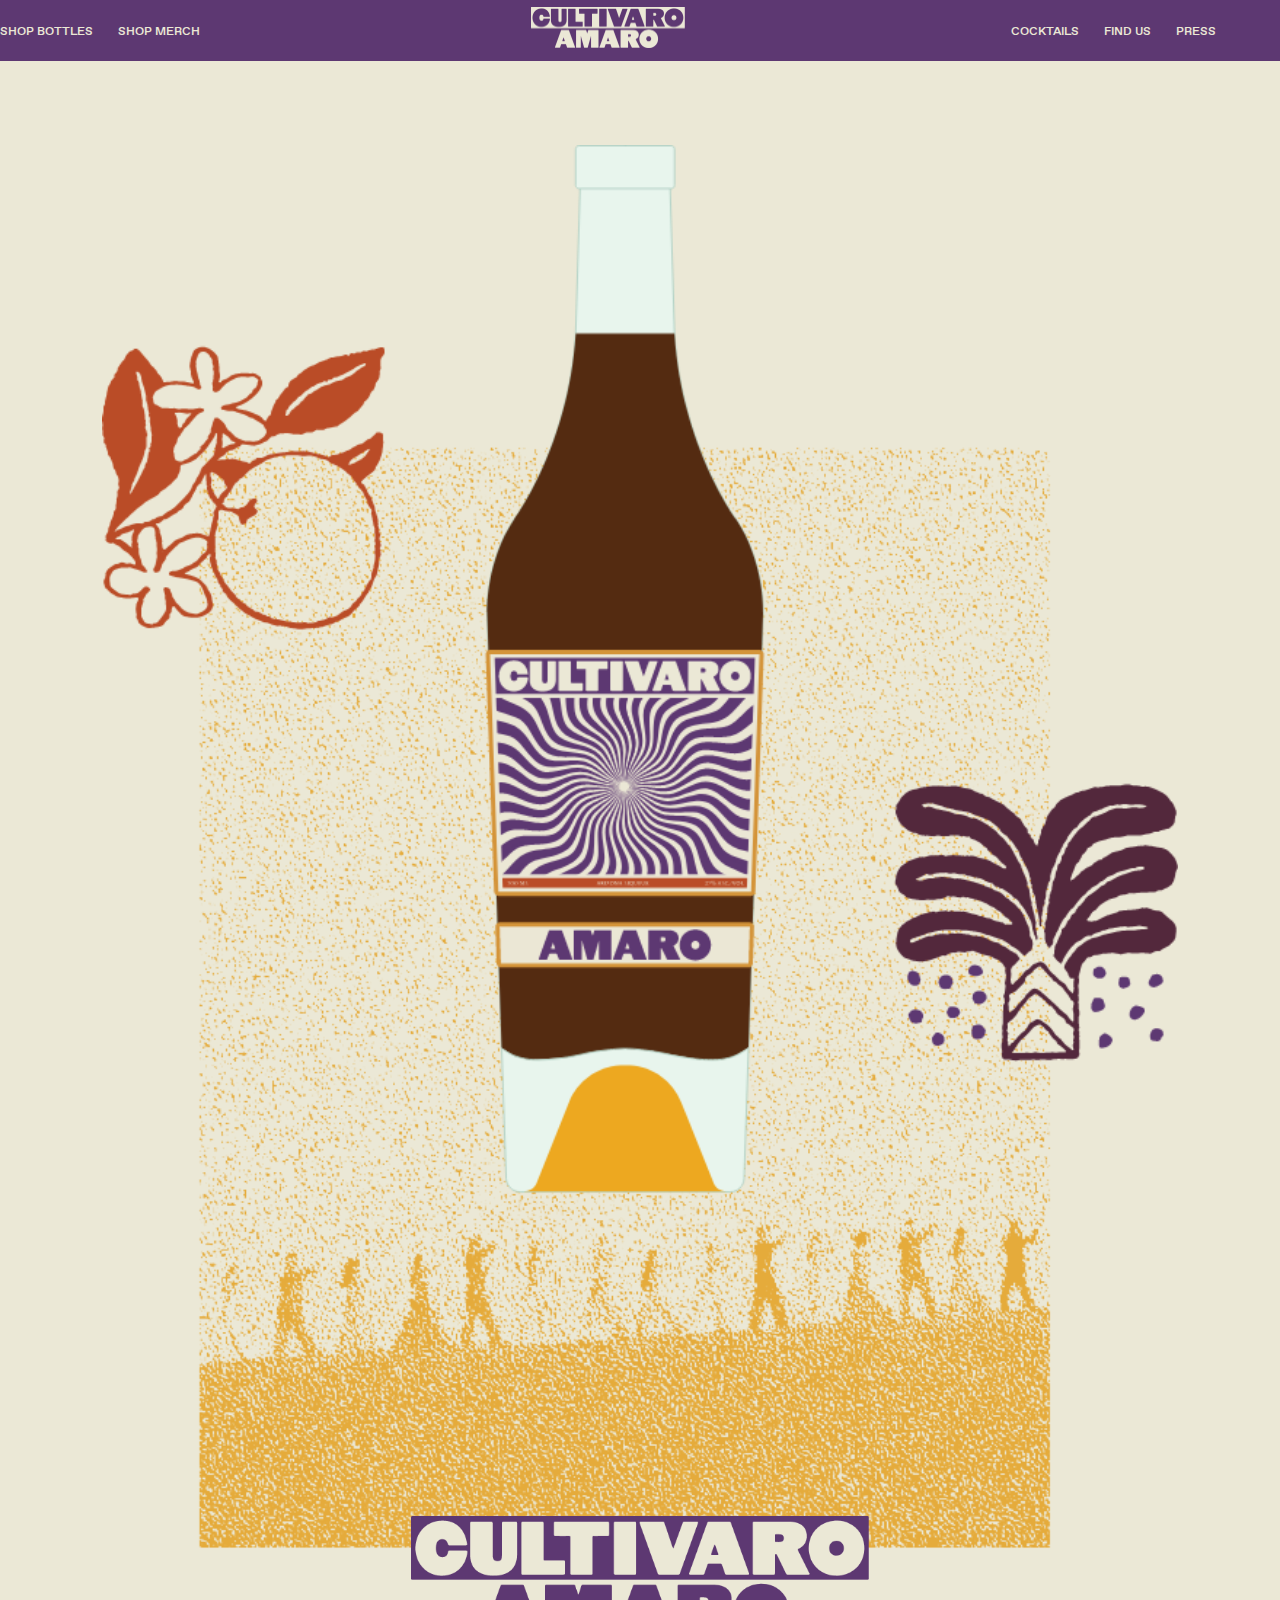
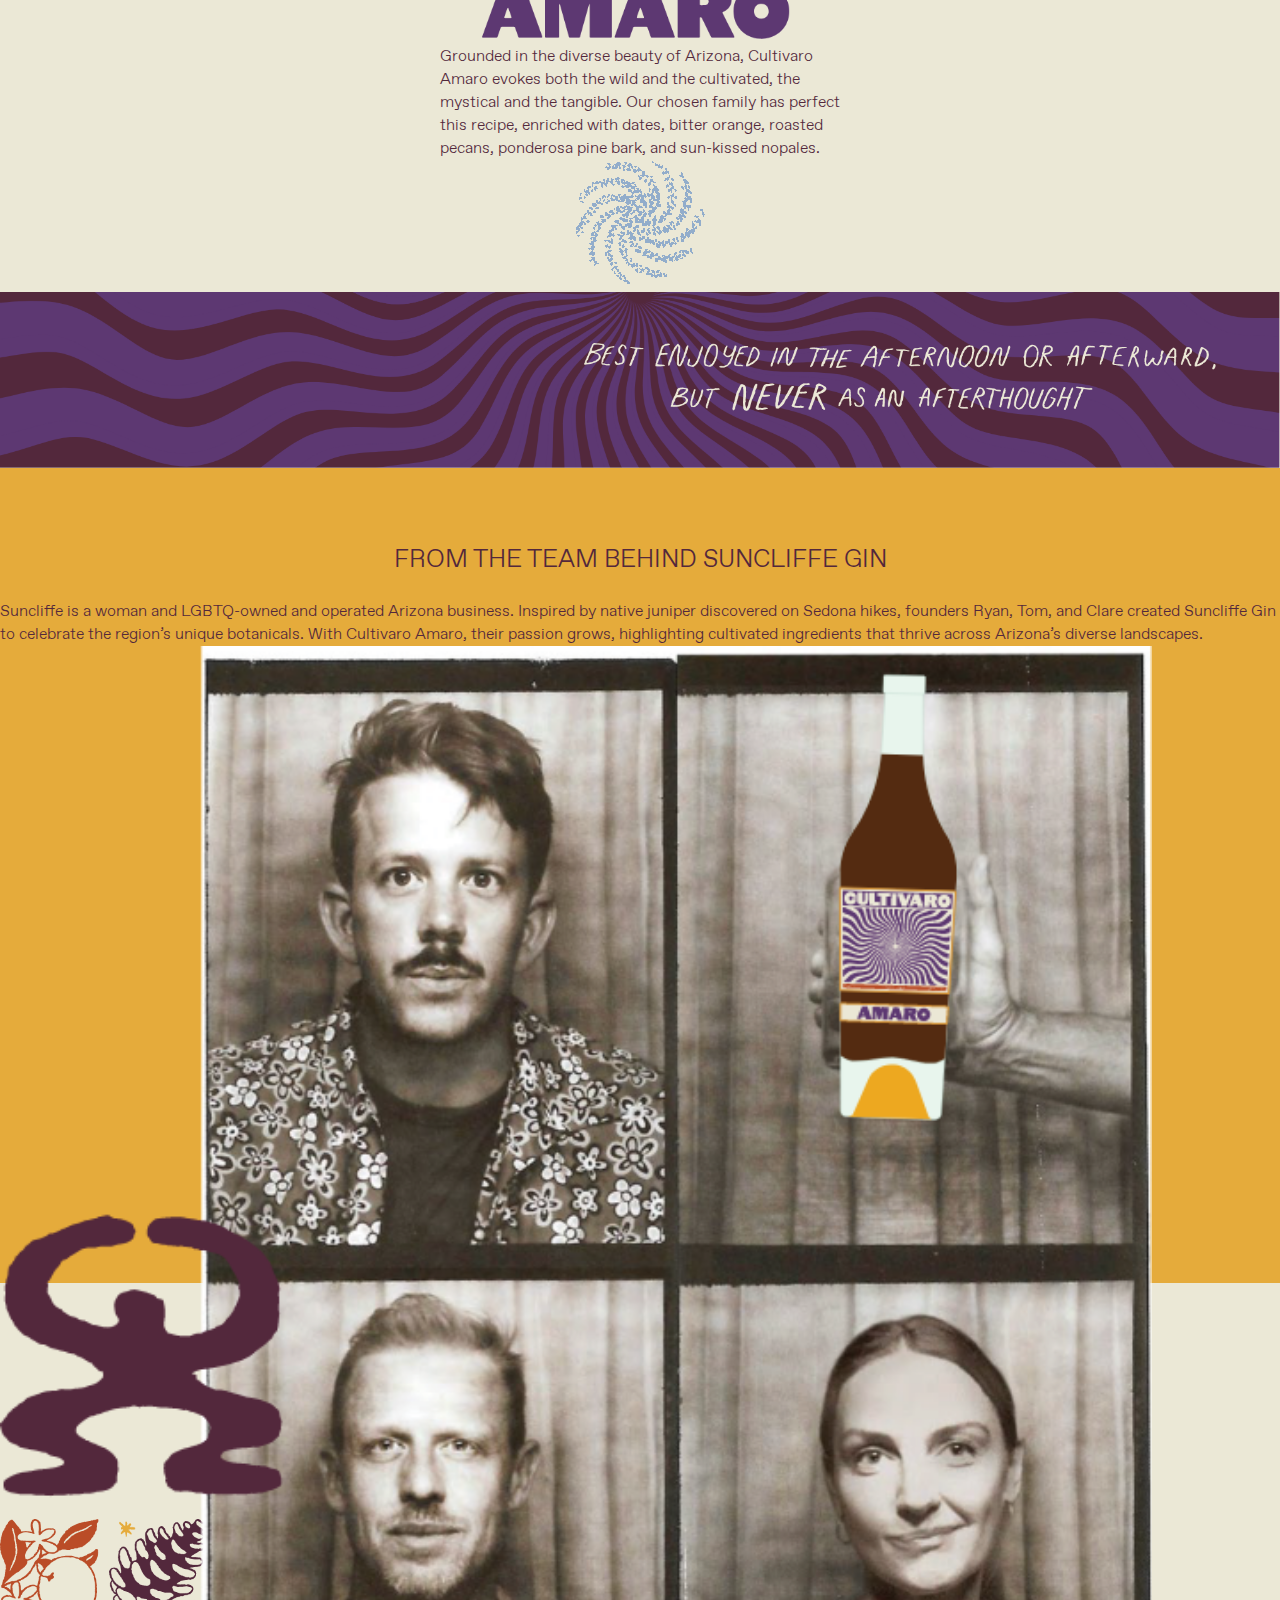
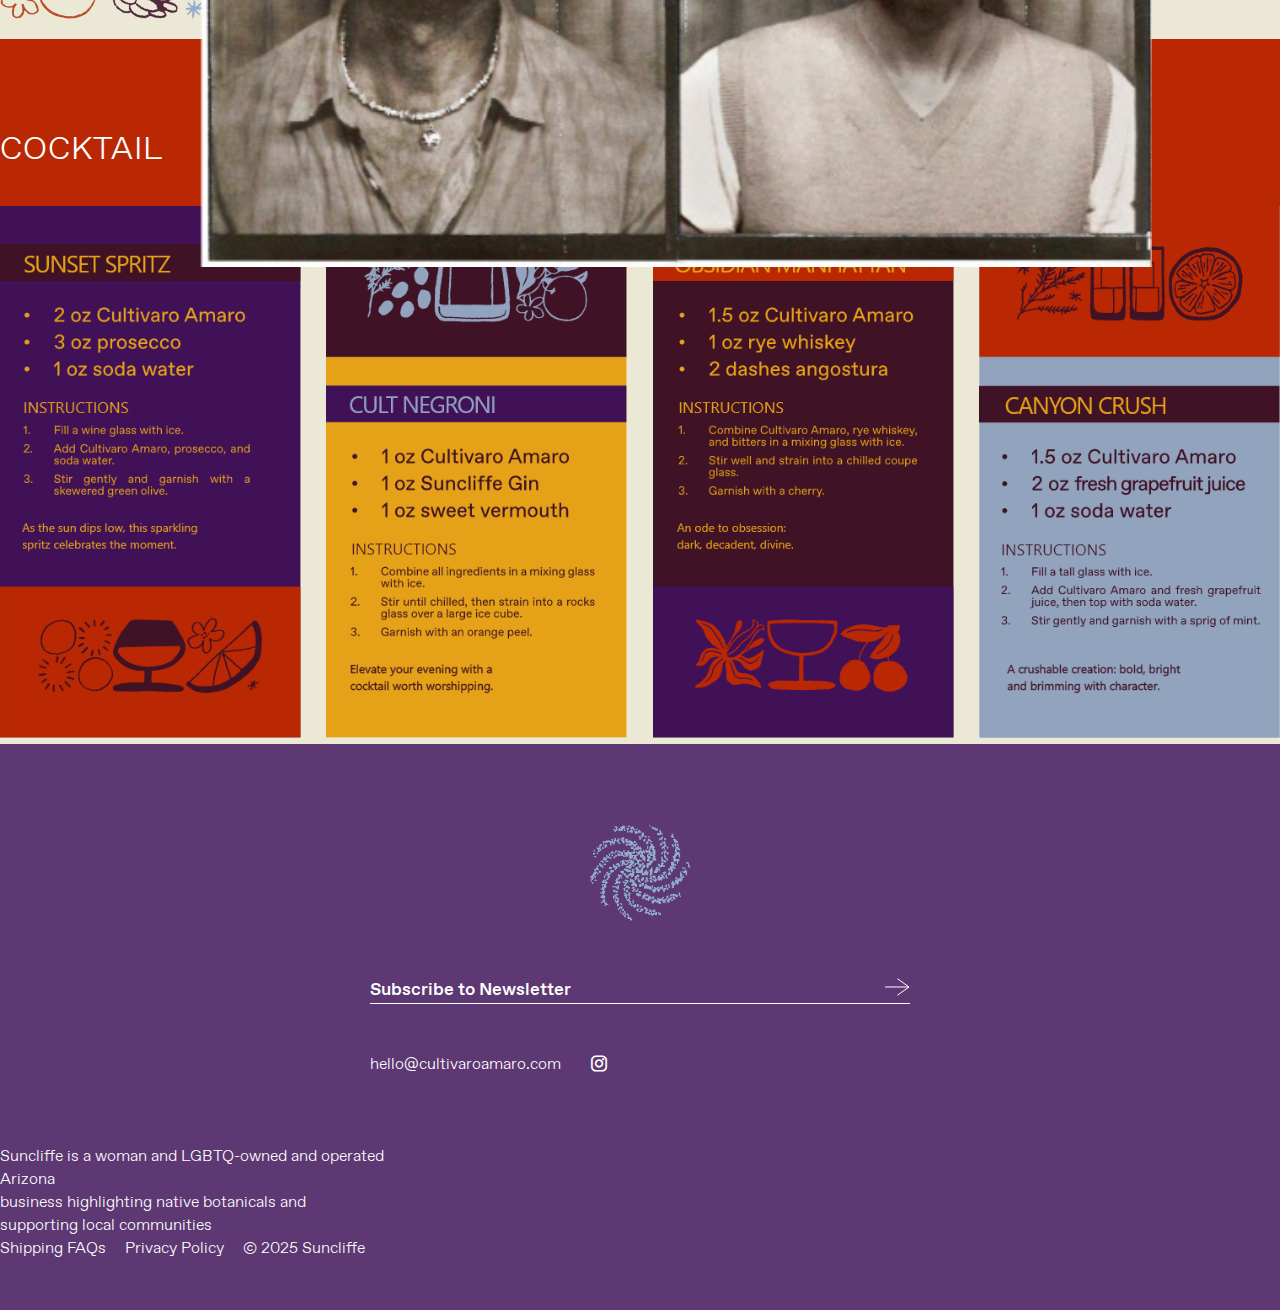
==== commit ae38a5c5: "Update home.html" ====
--- a/home.html
+++ b/home.html
@@ -32,7 +32,7 @@
             <div class="row">
                 <div class="col-xl-12">
                     <div class="full-header">
-                        <div class="header-side header-side-right for-desktop">
+                        <div class="header-side for-desktop">
                             <ul>
                                 <li><a href="https://www.suncliffegin.com/shop.html">SHOP BOTTLES</a></li>
                                 <li><a href="https://suncliffe.myshopify.com/">SHOP MERCH</a></li>
@@ -41,7 +41,7 @@
                         <div class="header-logo">
                             <a href="home.html"><img src="assets/images/logo.png" alt="Logo"></a>
                         </div>
-                        <div class="header-side for-desktop">
+                        <div class="header-side header-side-right for-desktop">
                             <ul>
                                 <li><a href="https://www.suncliffegin.com/cocktails.html">COCKTAILS</a></li>
                                 <li><a href="https://www.suncliffegin.com/stockist.html">FIND US</a></li>
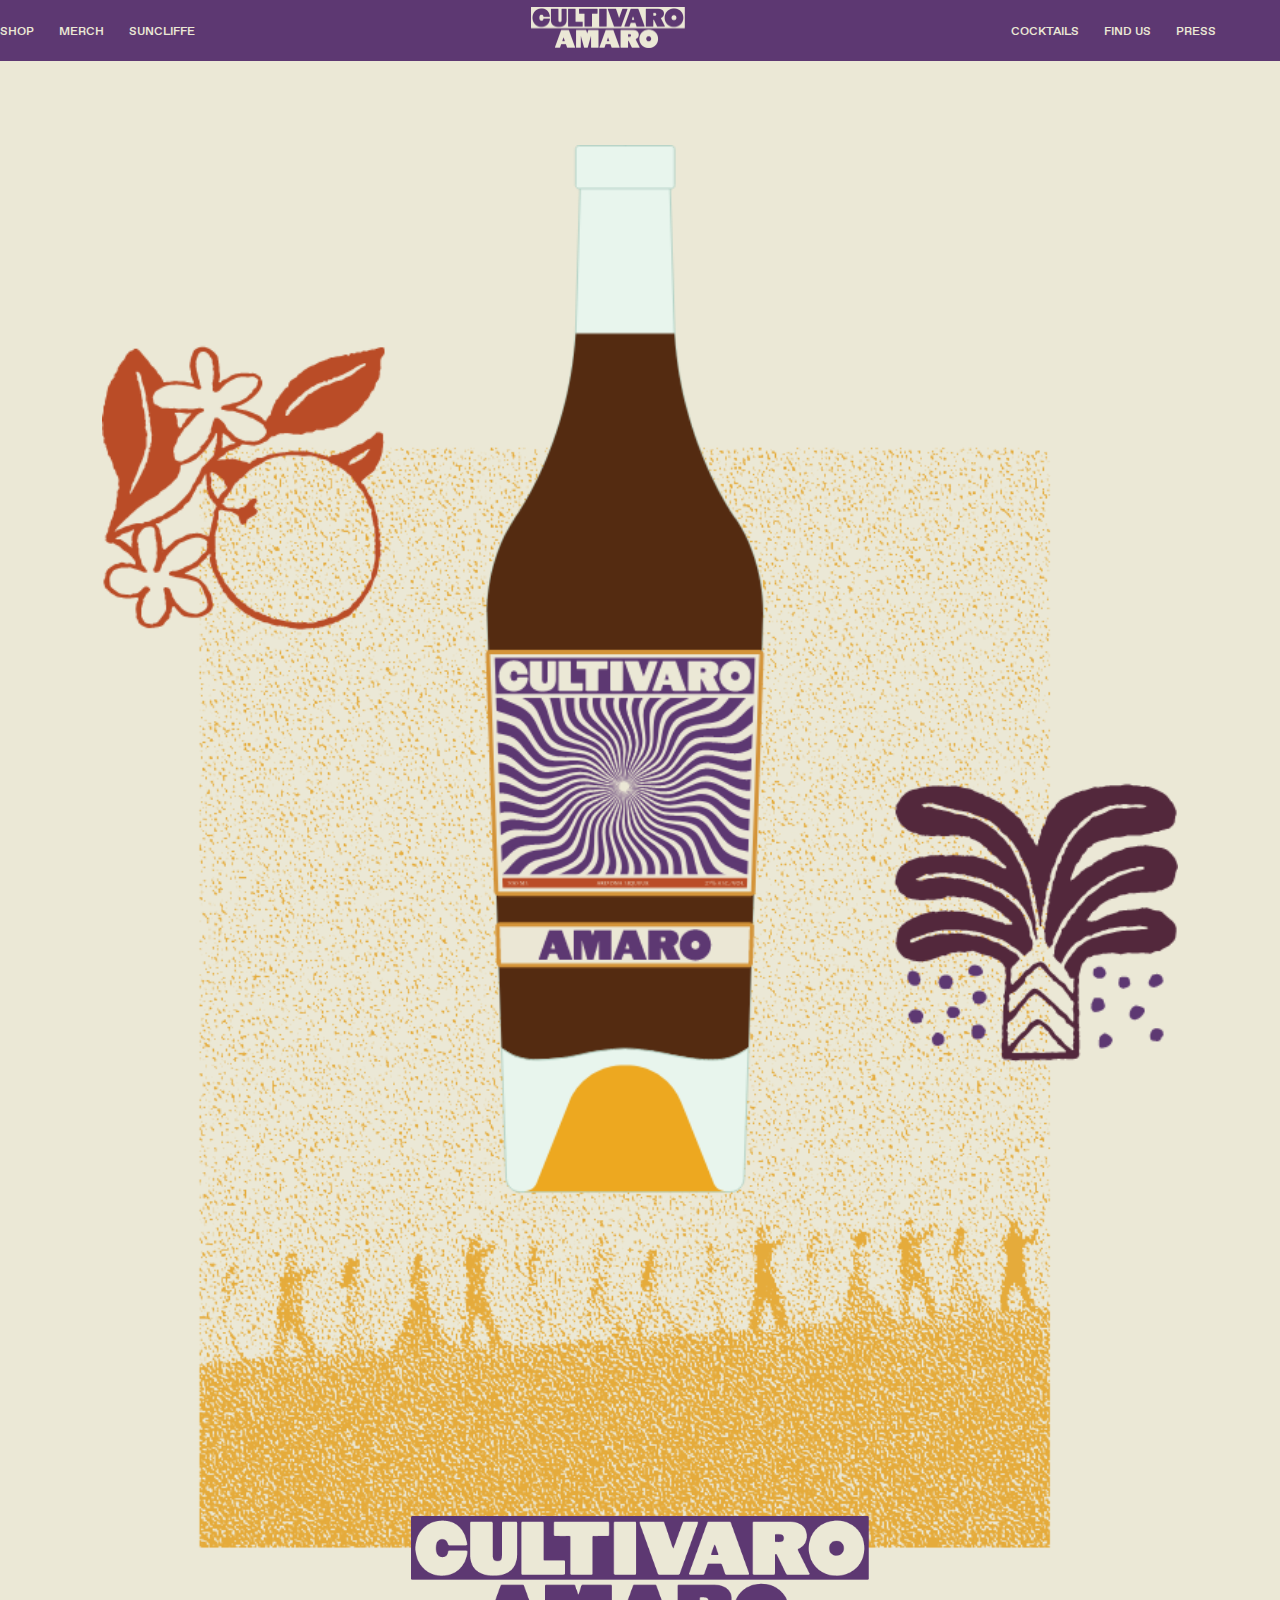
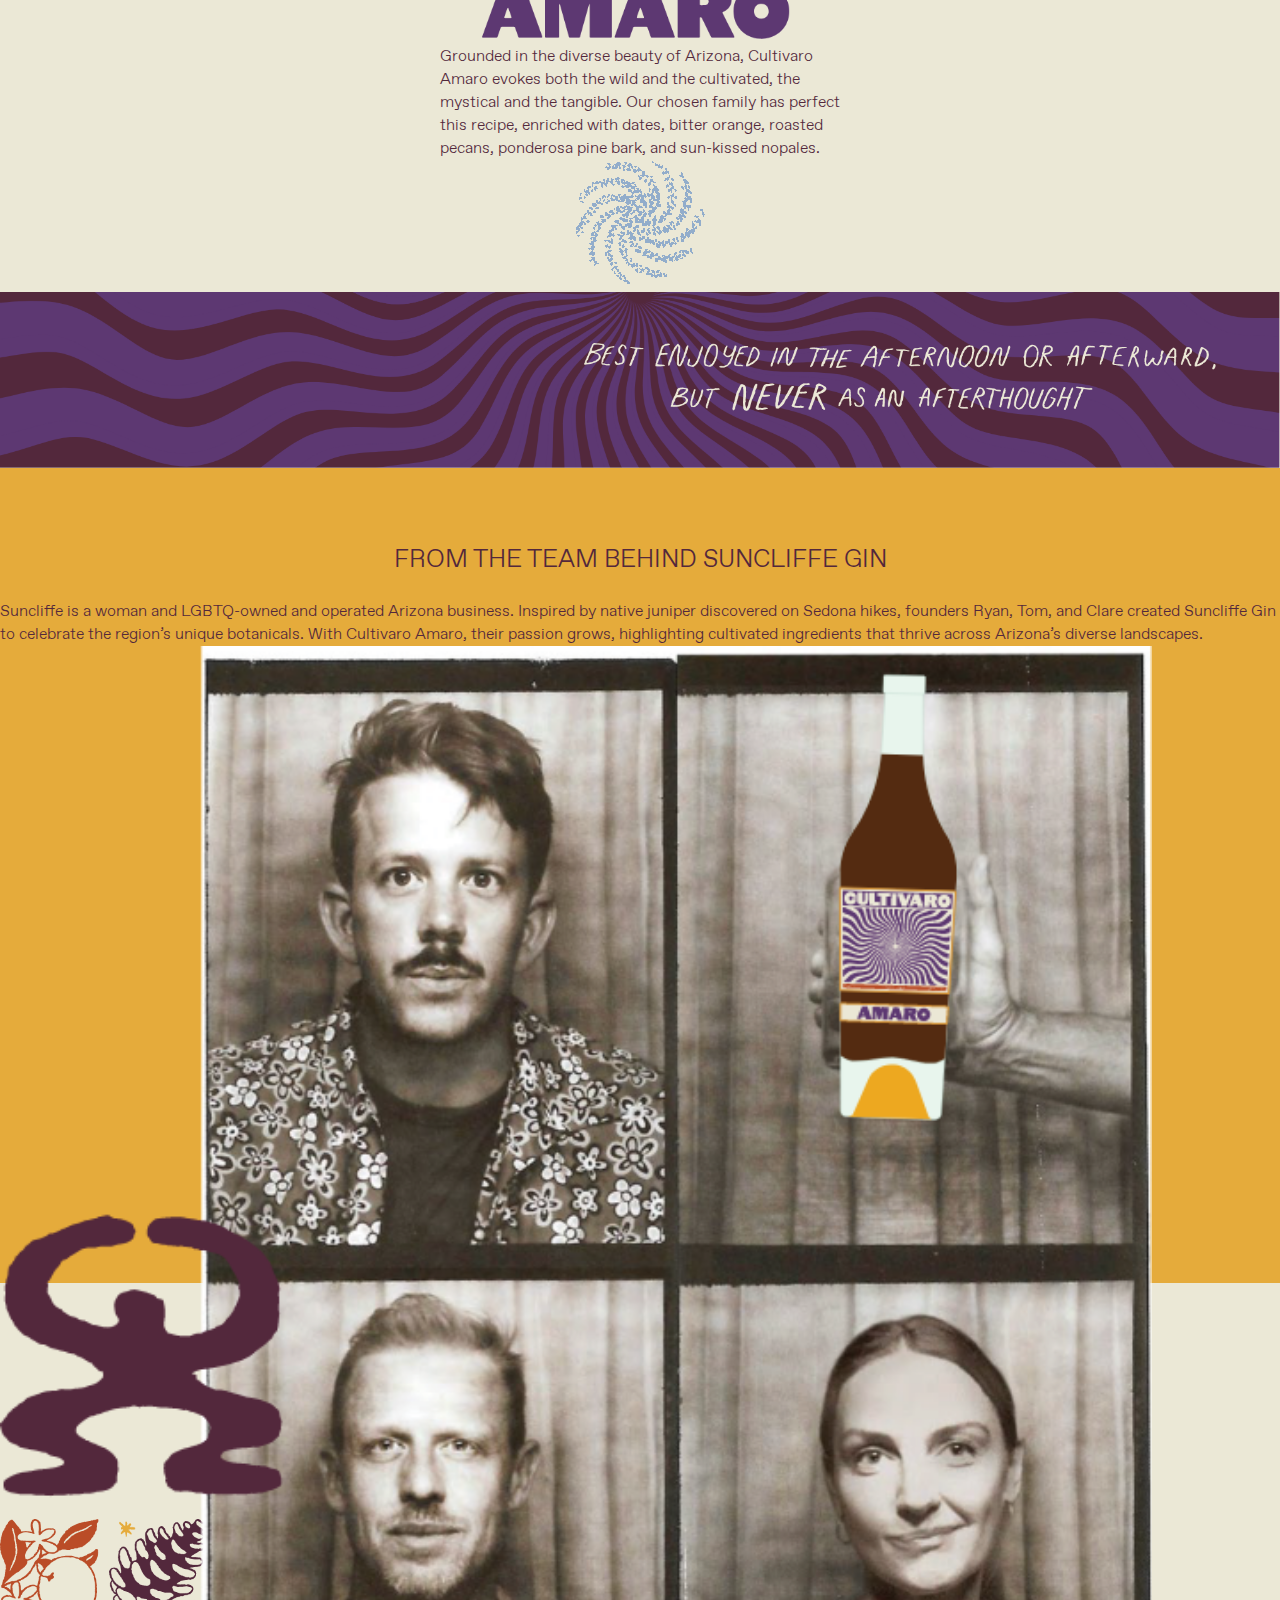
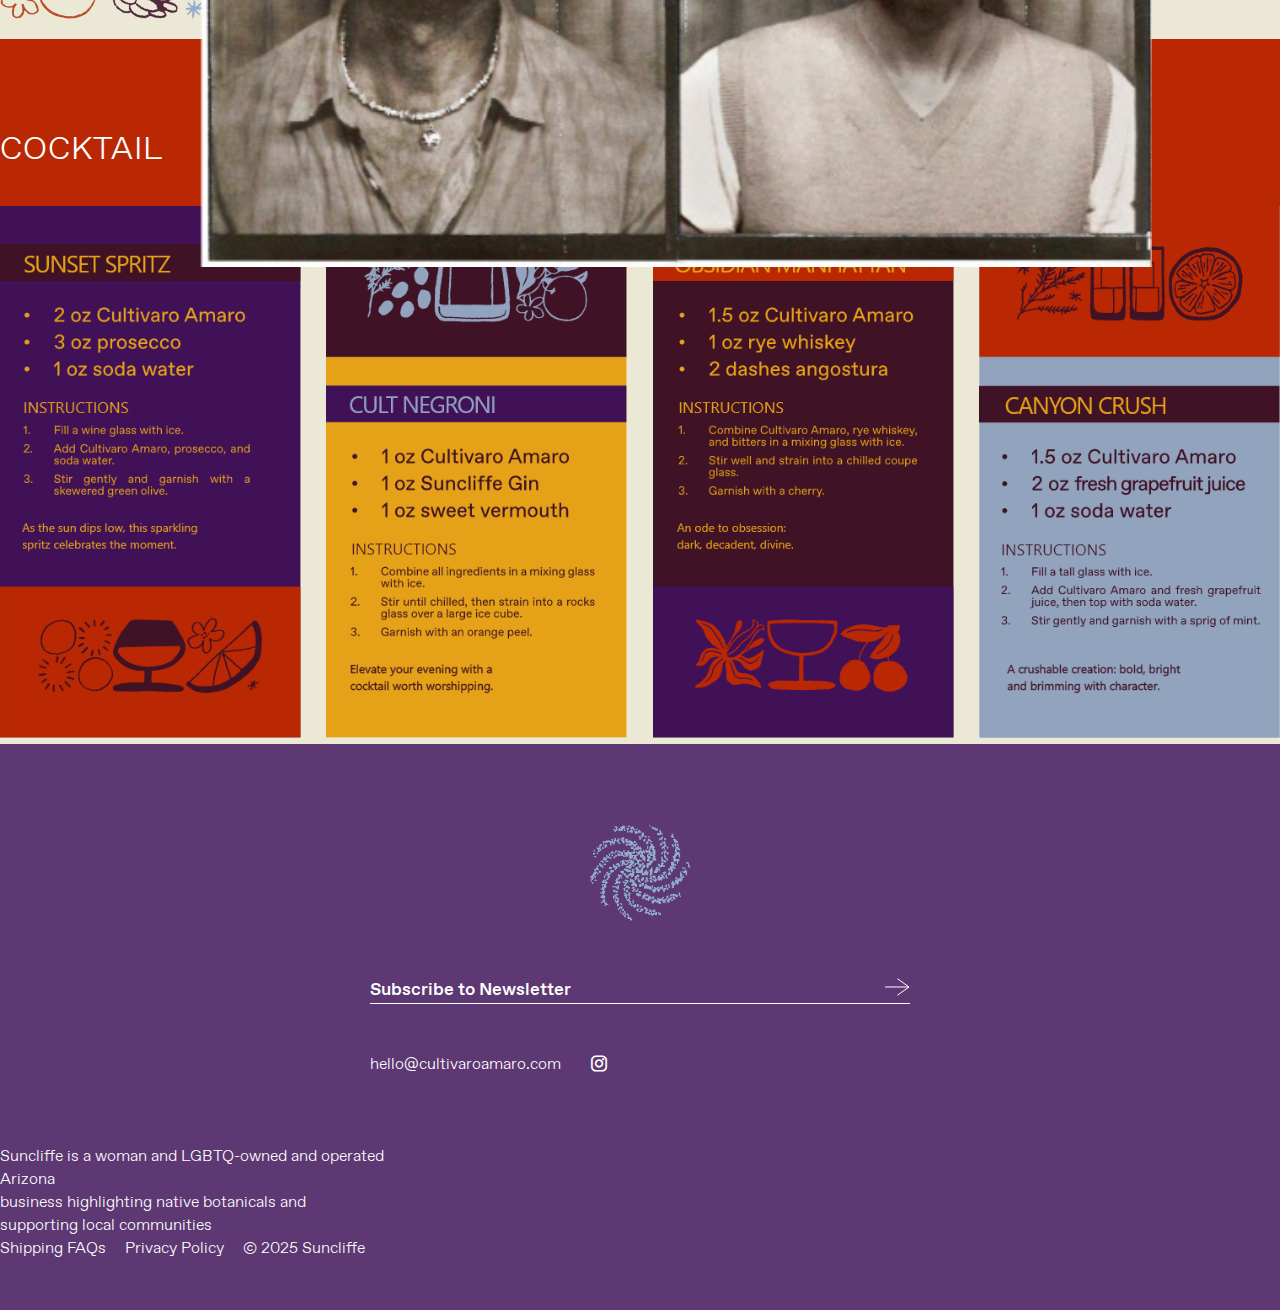
==== commit a0c3ec8e: "Update home.html" ====
--- a/home.html
+++ b/home.html
@@ -34,8 +34,9 @@
                     <div class="full-header">
                         <div class="header-side for-desktop">
                             <ul>
-                                <li><a href="https://www.suncliffegin.com/shop.html">SHOP BOTTLES</a></li>
-                                <li><a href="https://suncliffe.myshopify.com/">SHOP MERCH</a></li>
+                               <li><a href="https://www.suncliffegin.com/shop.html">SHOP</a></li>
+                                <li><a href="https://suncliffe.myshopify.com/">MERCH</a></li>
+                                <li><a href="https://suncliffegin.com/">SUNCLIFFE </a></li>
                             </ul>
                         </div>
                         <div class="header-logo">
@@ -72,8 +73,9 @@
     <div class="mobile-menu for-mobile">
         <ul>
             <ul>
-                <li><a href="https://www.suncliffegin.com/shop.html">SHOP BOTTLES</a></li>
-                <li><a href="https://suncliffe.myshopify.com/">SHOP MERCH</a></li>
+                <li><a href="https://www.suncliffegin.com/shop.html">SHOP</a></li>
+                <li><a href="https://suncliffe.myshopify.com/">MERCH</a></li>
+                <li><a href="https://suncliffegin.com/">SUNCLIFFE </a></li>
                 <li><a href="https://www.suncliffegin.com/cocktails.html">COCKTAILS</a></li>
                 <li><a href="https://www.suncliffegin.com/stockist.html">FIND US</a></li>
                 <li><a href="https://www.suncliffegin.com/press.html">PRESS</a></li>
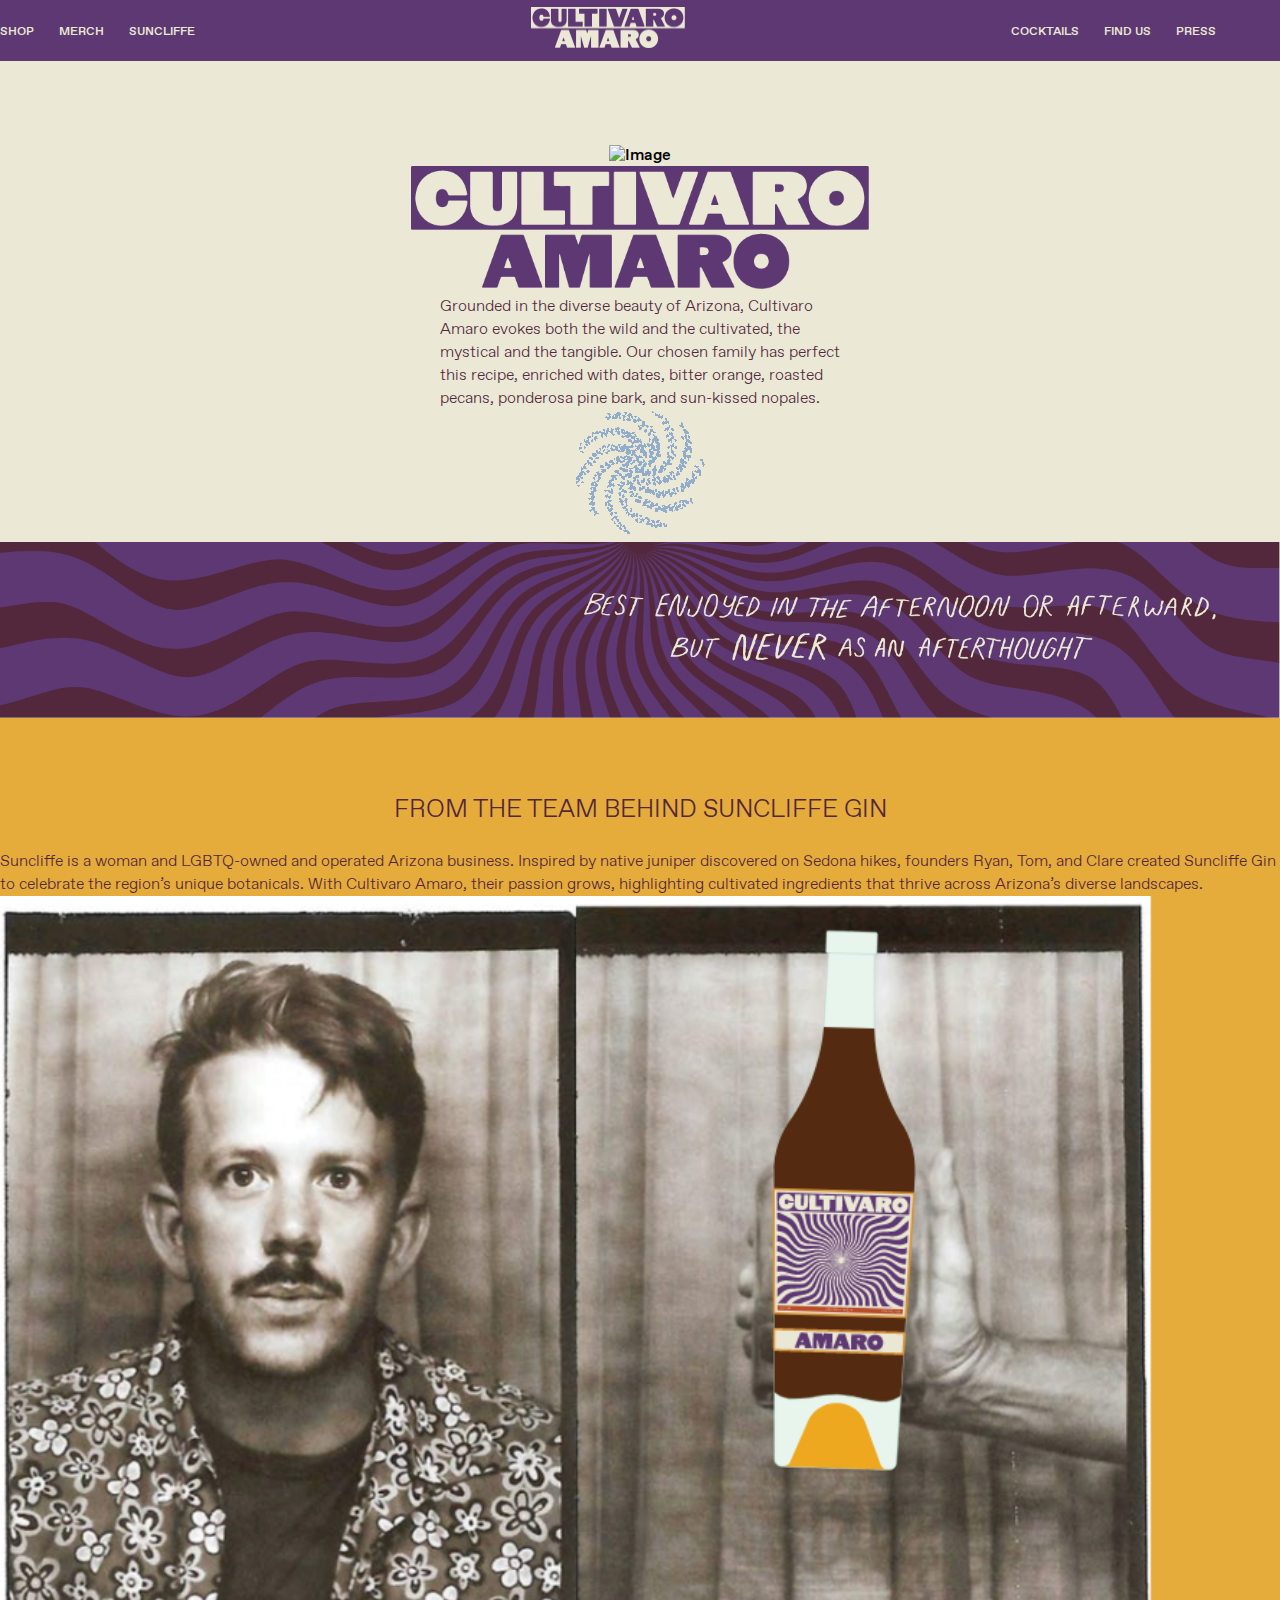
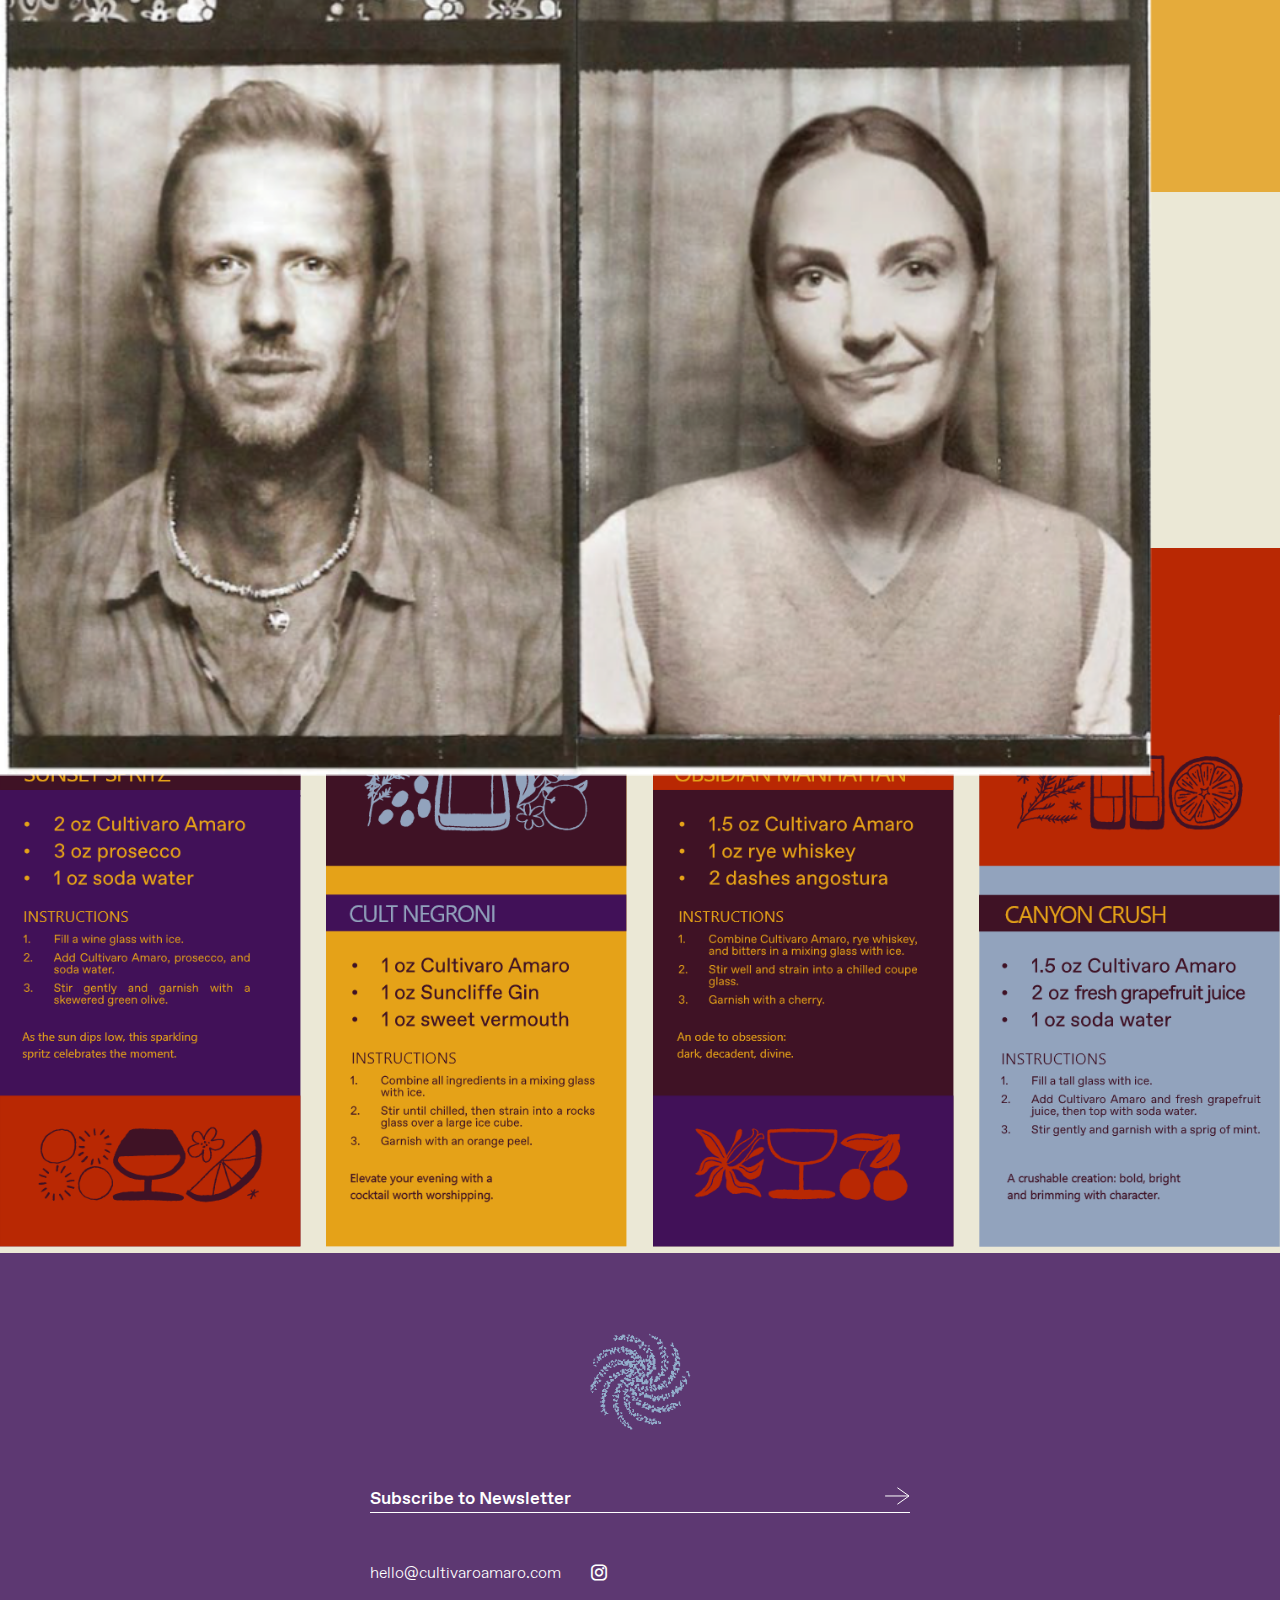
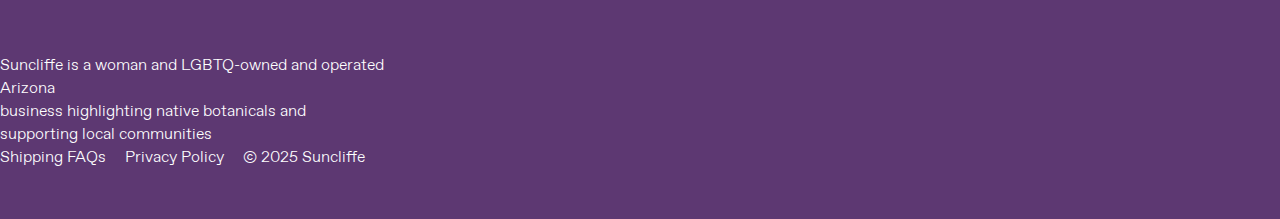
==== commit 02bdf10b: "Update home.html dddd" ====
--- a/home.html
+++ b/home.html
@@ -92,7 +92,7 @@
             <div class="row">
                 <div class="col-md-6 for-desktop">
                     <div class="hero-img">
-                        <img src="assets/images/bottols.png" alt="Image">
+                       <img src="assets/images/CultivaroAmaro.webp" alt="Image">
                     </div>
                 </div>
                 <div class="col-md-6">
@@ -162,7 +162,7 @@
                 </div>
                 <div class="col-md-6">
                     <div class="team-photo">
-                        <img src="assets/images/team.png" alt="Team Photo">
+                        <img src="assets/images/p-team.png" alt="Team Photo">
                     </div>
                 </div>
             </div>
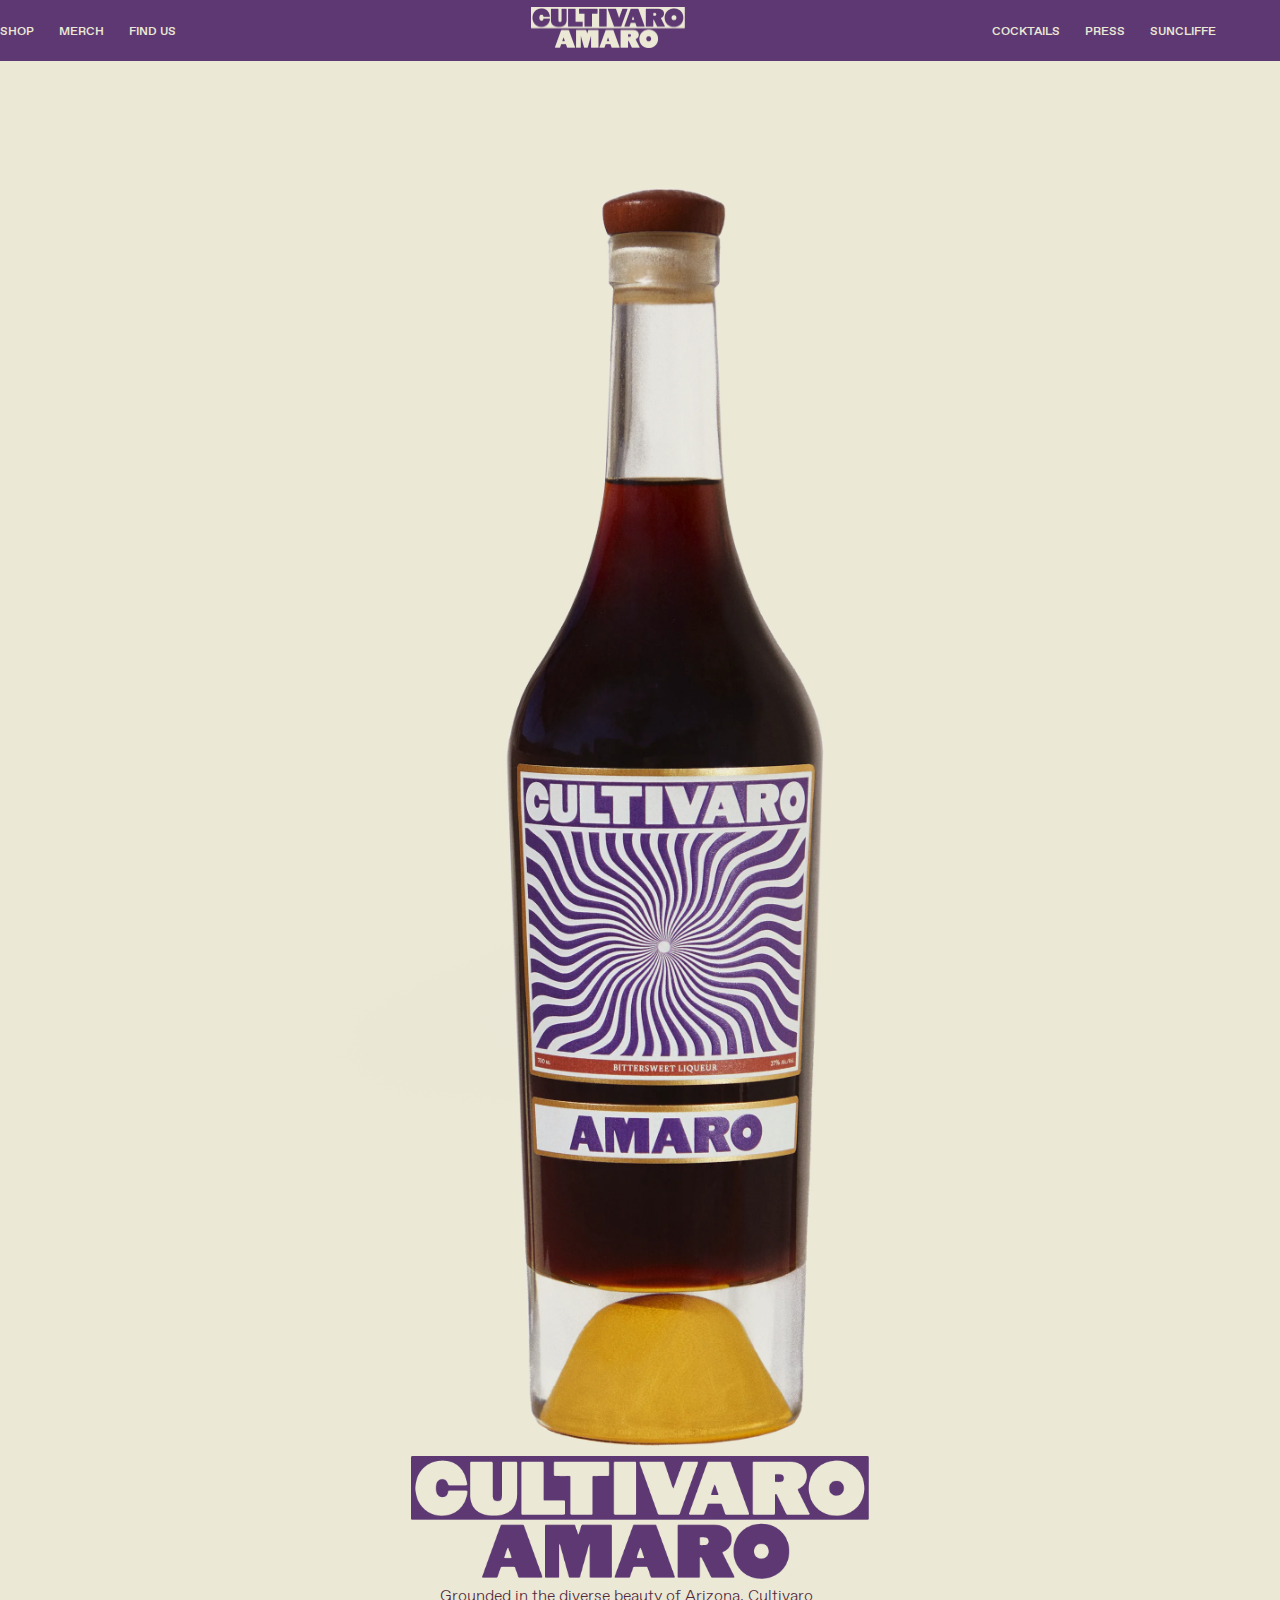
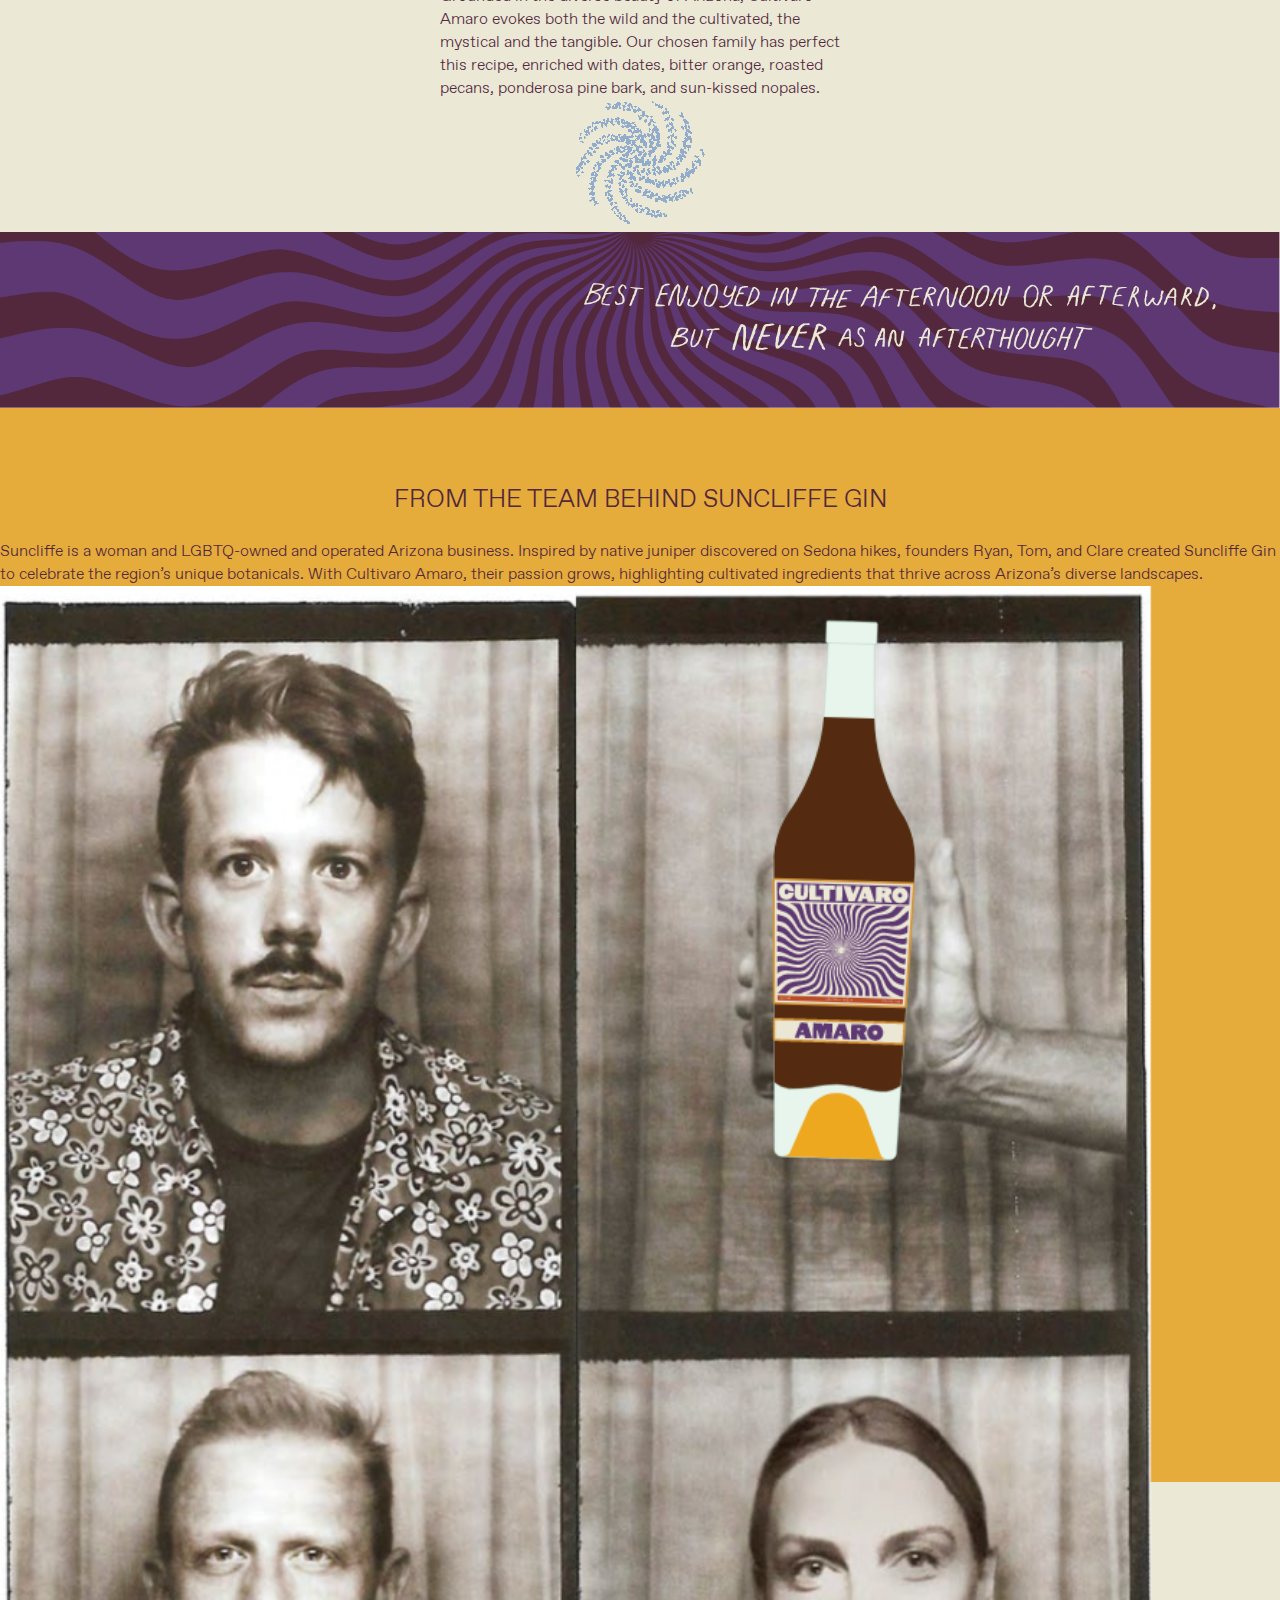
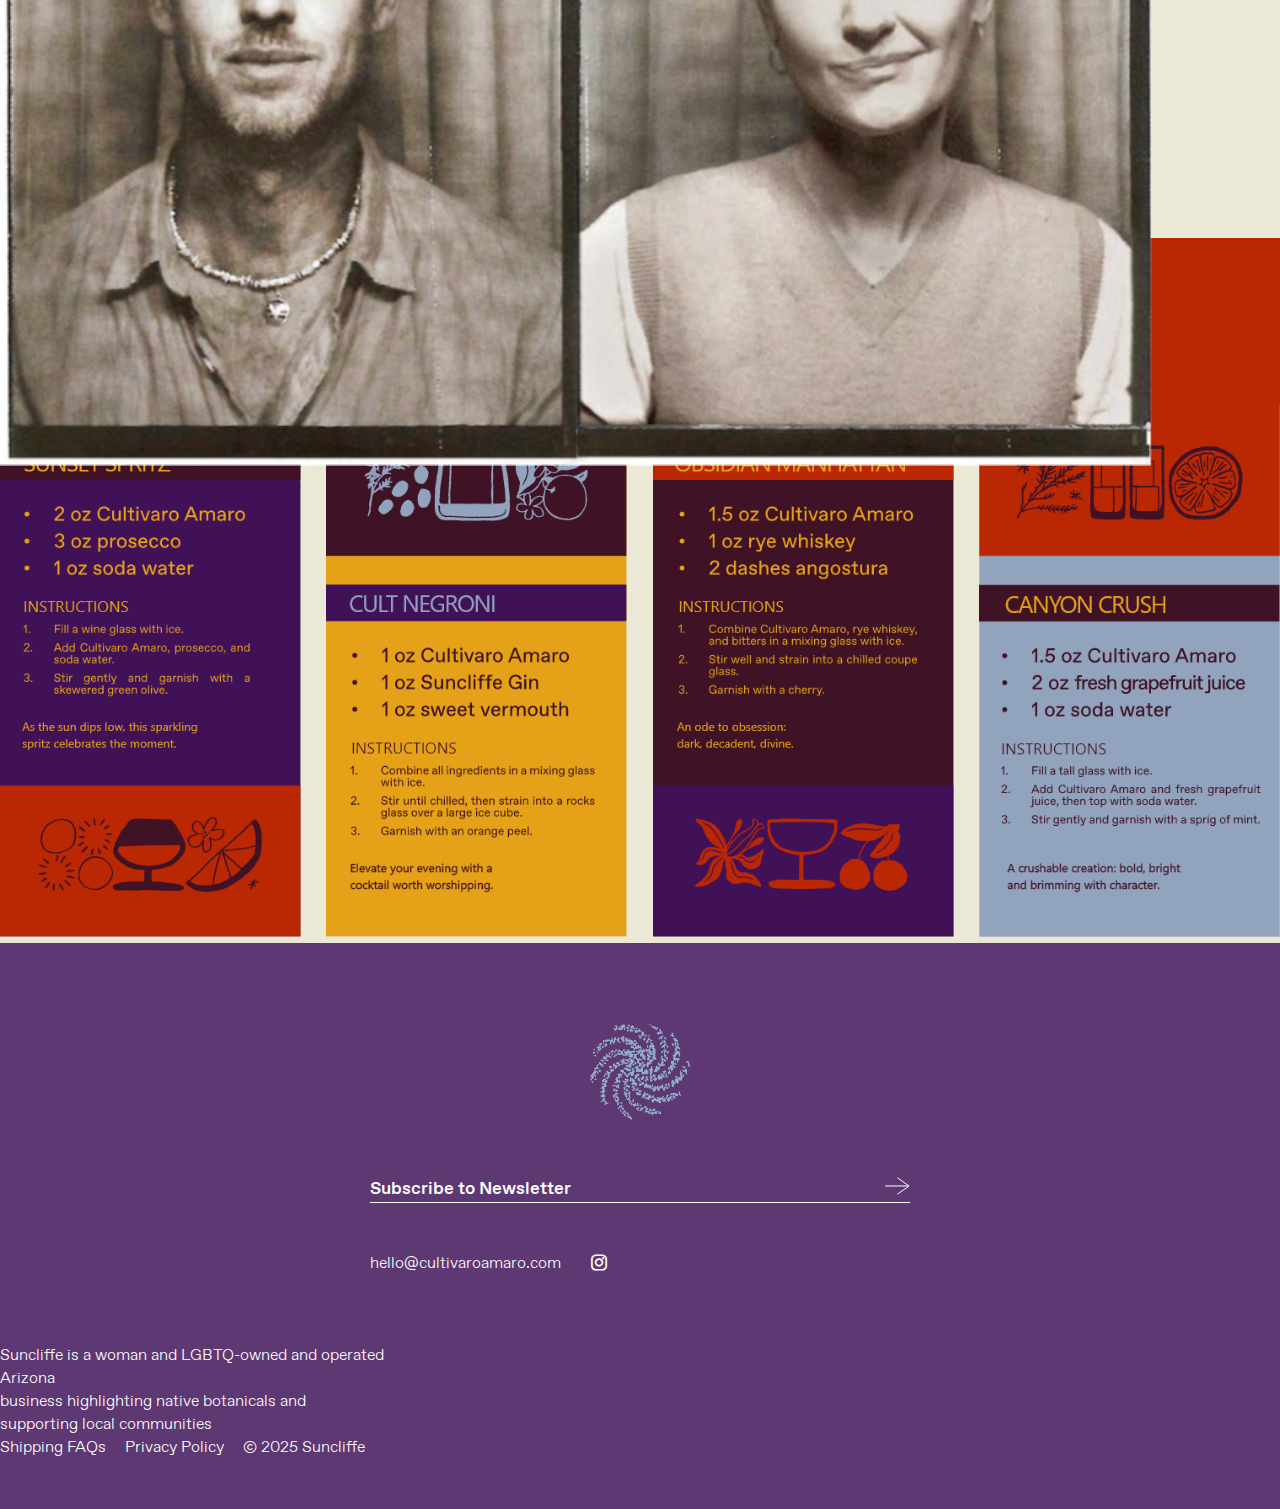
==== commit 8a3ef4b1: "update menu" ====
--- a/home.html
+++ b/home.html
@@ -36,7 +36,7 @@
                             <ul>
                                <li><a href="https://www.suncliffegin.com/shop.html">SHOP</a></li>
                                 <li><a href="https://suncliffe.myshopify.com/">MERCH</a></li>
-                                <li><a href="https://suncliffegin.com/">SUNCLIFFE </a></li>
+                                 <li><a href="https://www.suncliffegin.com/stockist.html">FIND US</a></li>
                             </ul>
                         </div>
                         <div class="header-logo">
@@ -45,8 +45,8 @@
                         <div class="header-side header-side-right for-desktop">
                             <ul>
                                 <li><a href="https://www.suncliffegin.com/cocktails.html">COCKTAILS</a></li>
-                                <li><a href="https://www.suncliffegin.com/stockist.html">FIND US</a></li>
                                 <li><a href="https://www.suncliffegin.com/press.html">PRESS</a></li>
+                                <li><a href="https://suncliffegin.com/">SUNCLIFFE </a></li>
                             </ul>
                         </div>
                         
@@ -75,10 +75,10 @@
             <ul>
                 <li><a href="https://www.suncliffegin.com/shop.html">SHOP</a></li>
                 <li><a href="https://suncliffe.myshopify.com/">MERCH</a></li>
-                <li><a href="https://suncliffegin.com/">SUNCLIFFE </a></li>
+                <li><a href="https://www.suncliffegin.com/stockist.html">FIND US</a></li>
                 <li><a href="https://www.suncliffegin.com/cocktails.html">COCKTAILS</a></li>
-                <li><a href="https://www.suncliffegin.com/stockist.html">FIND US</a></li>
                 <li><a href="https://www.suncliffegin.com/press.html">PRESS</a></li>
+                 <li><a href="https://suncliffegin.com/">SUNCLIFFE </a></li>
                
             </ul>
         </ul>
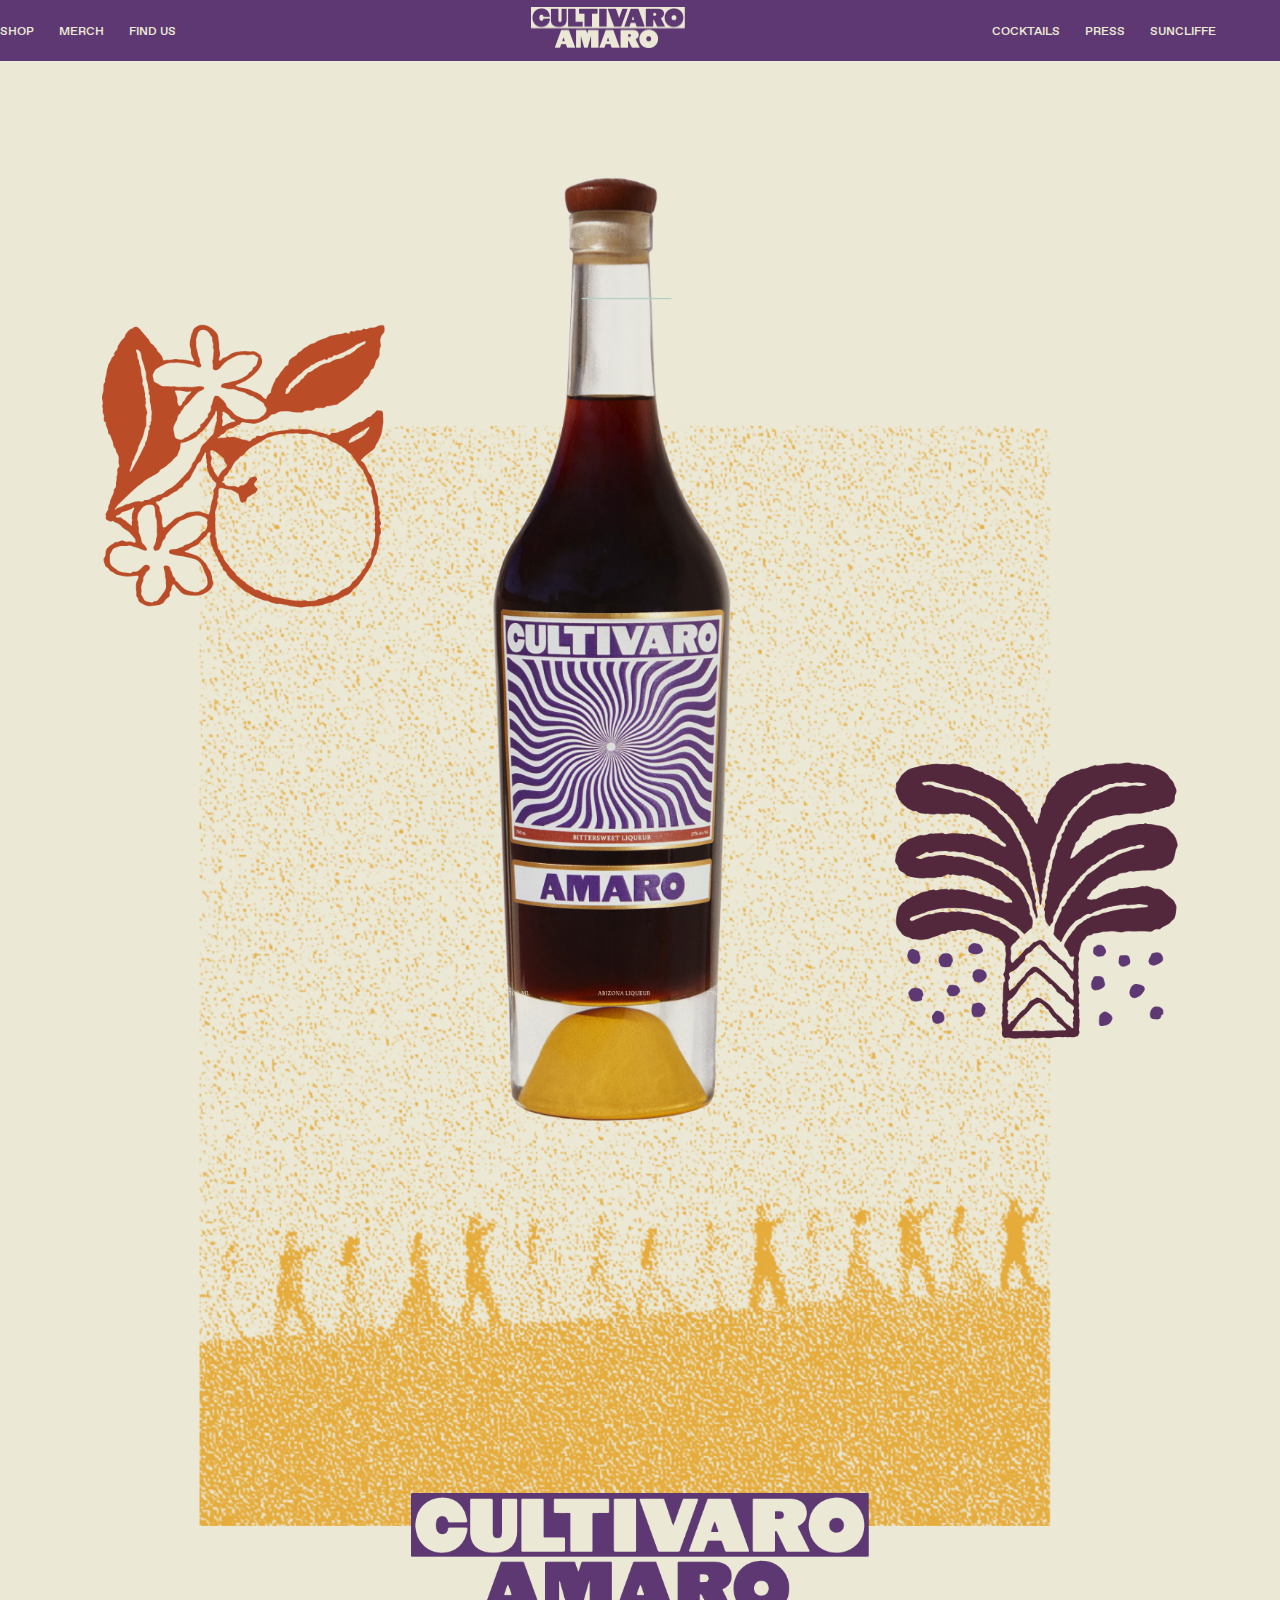
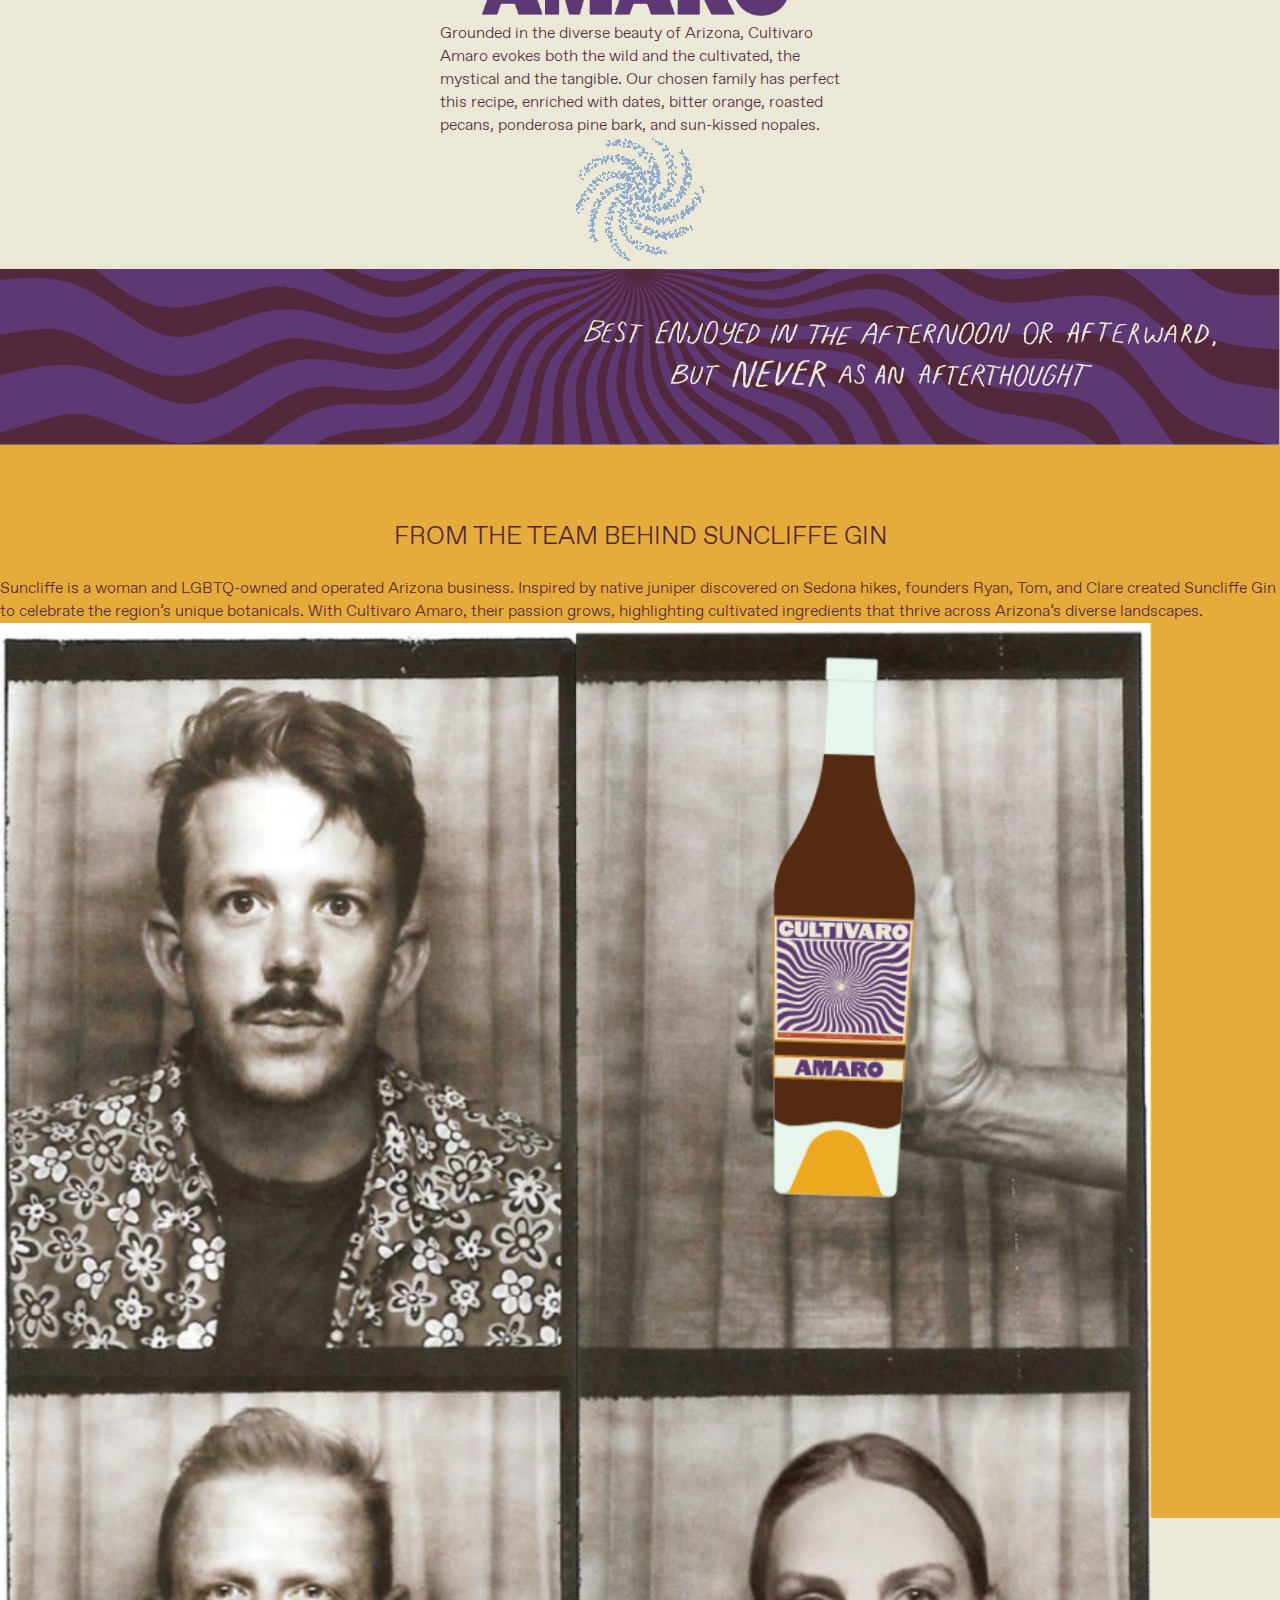
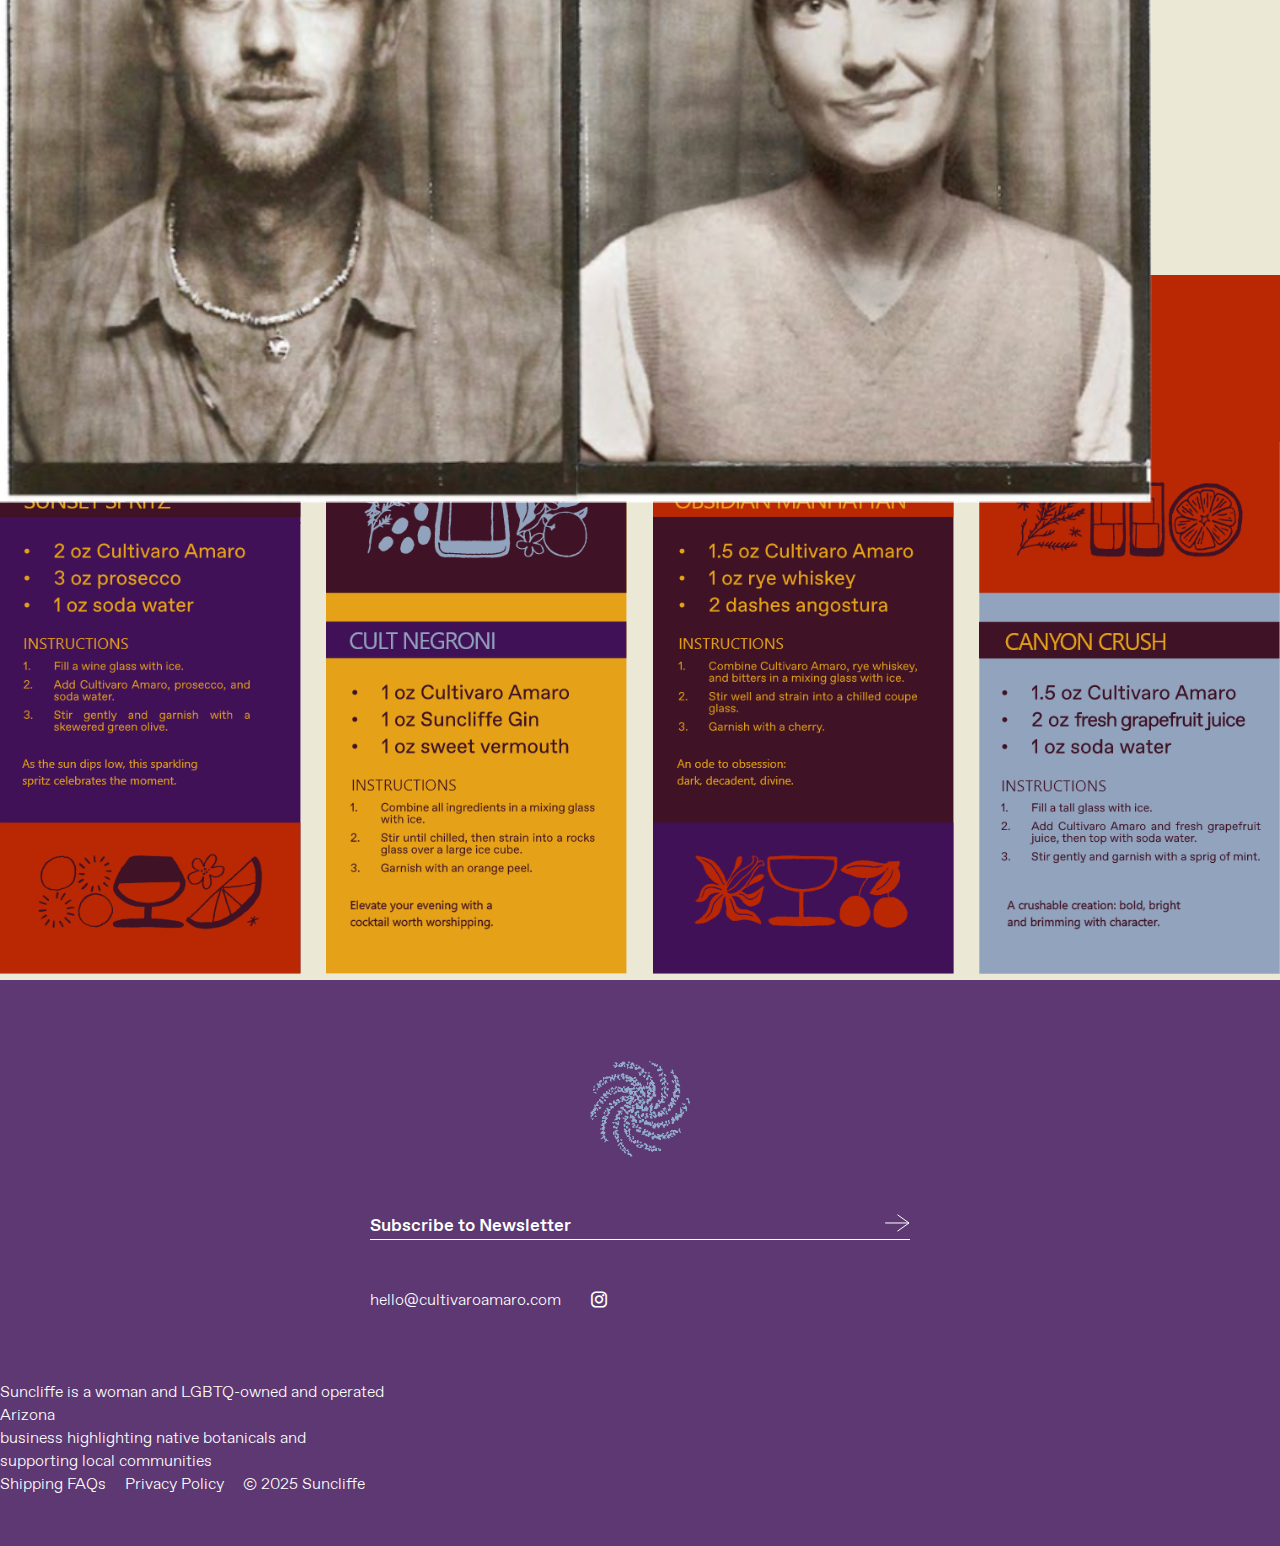
==== commit c5f36fde: "Update home.htmlddd" ====
--- a/home.html
+++ b/home.html
@@ -92,7 +92,7 @@
             <div class="row">
                 <div class="col-md-6 for-desktop">
                     <div class="hero-img">
-                       <img src="assets/images/CultivaroAmaro.webp" alt="Image">
+                       <img src="assets/images/bottols.png" alt="Image">
                     </div>
                 </div>
                 <div class="col-md-6">
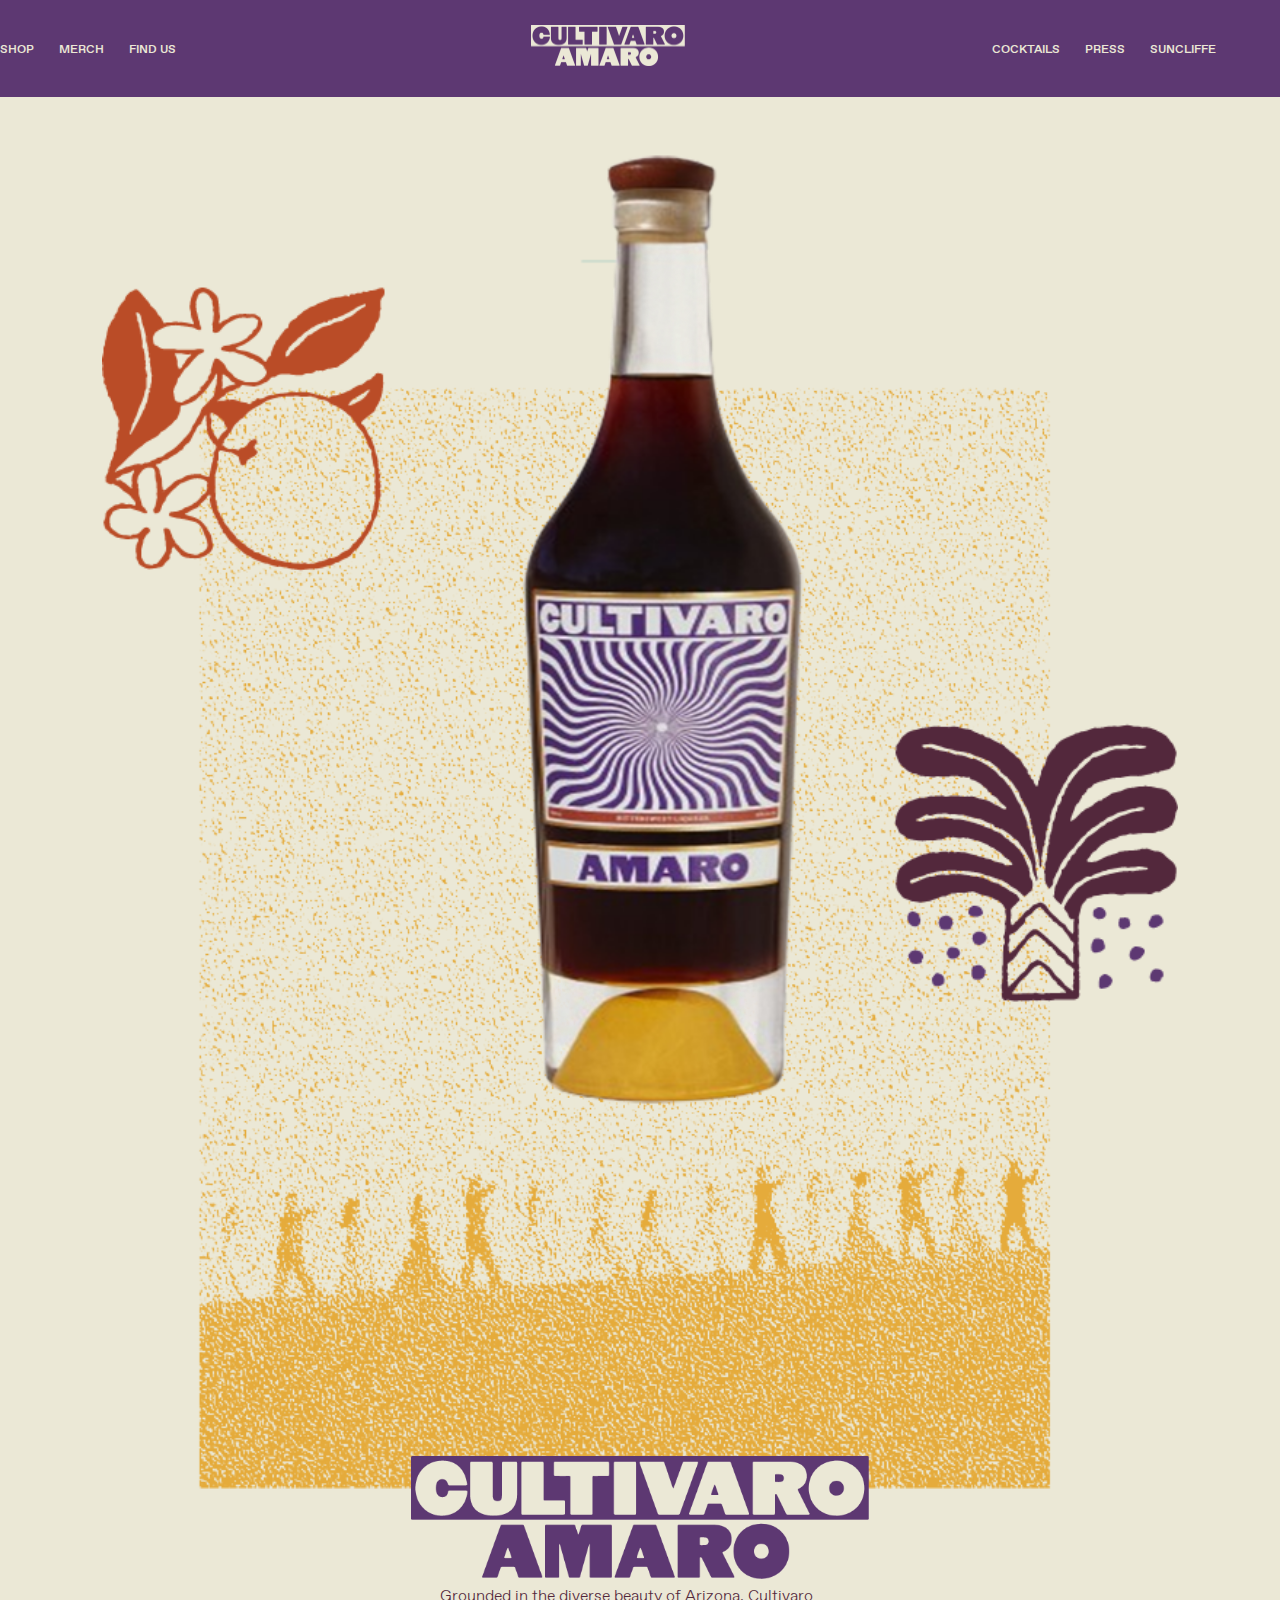
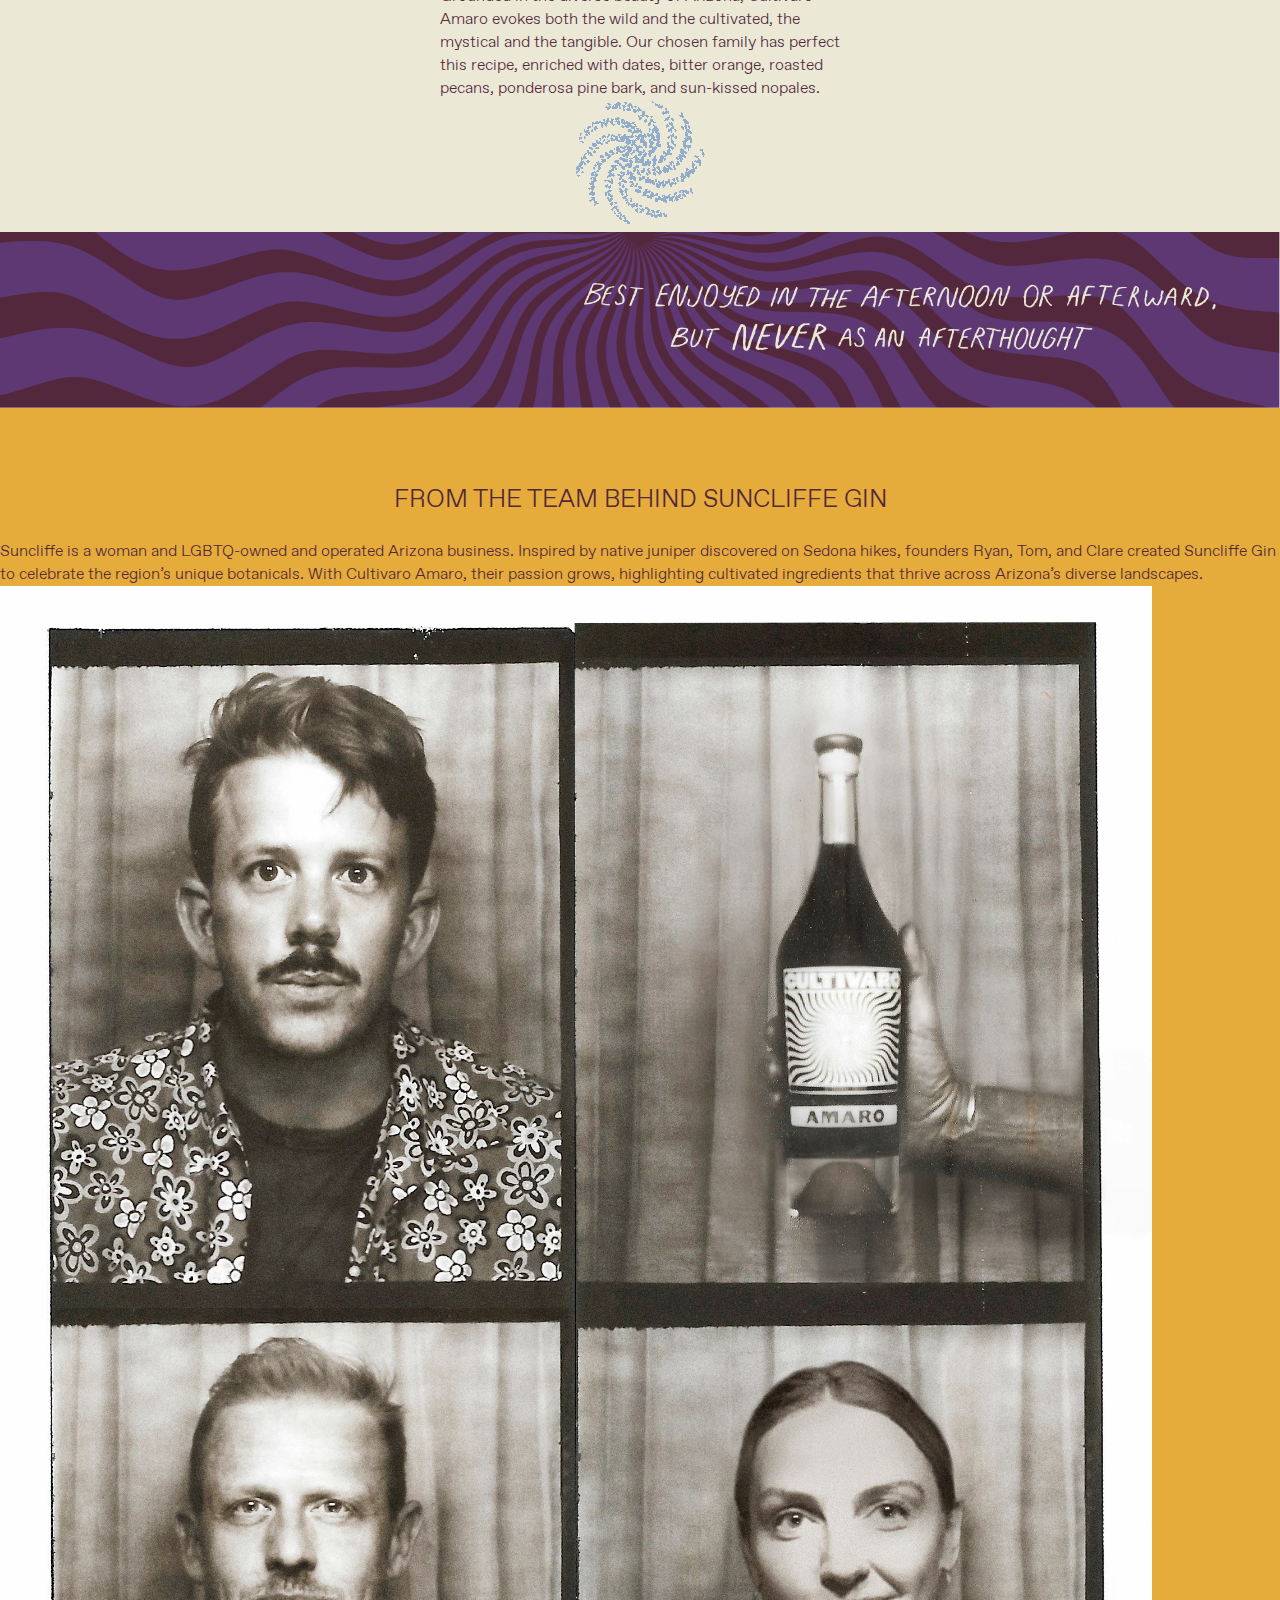
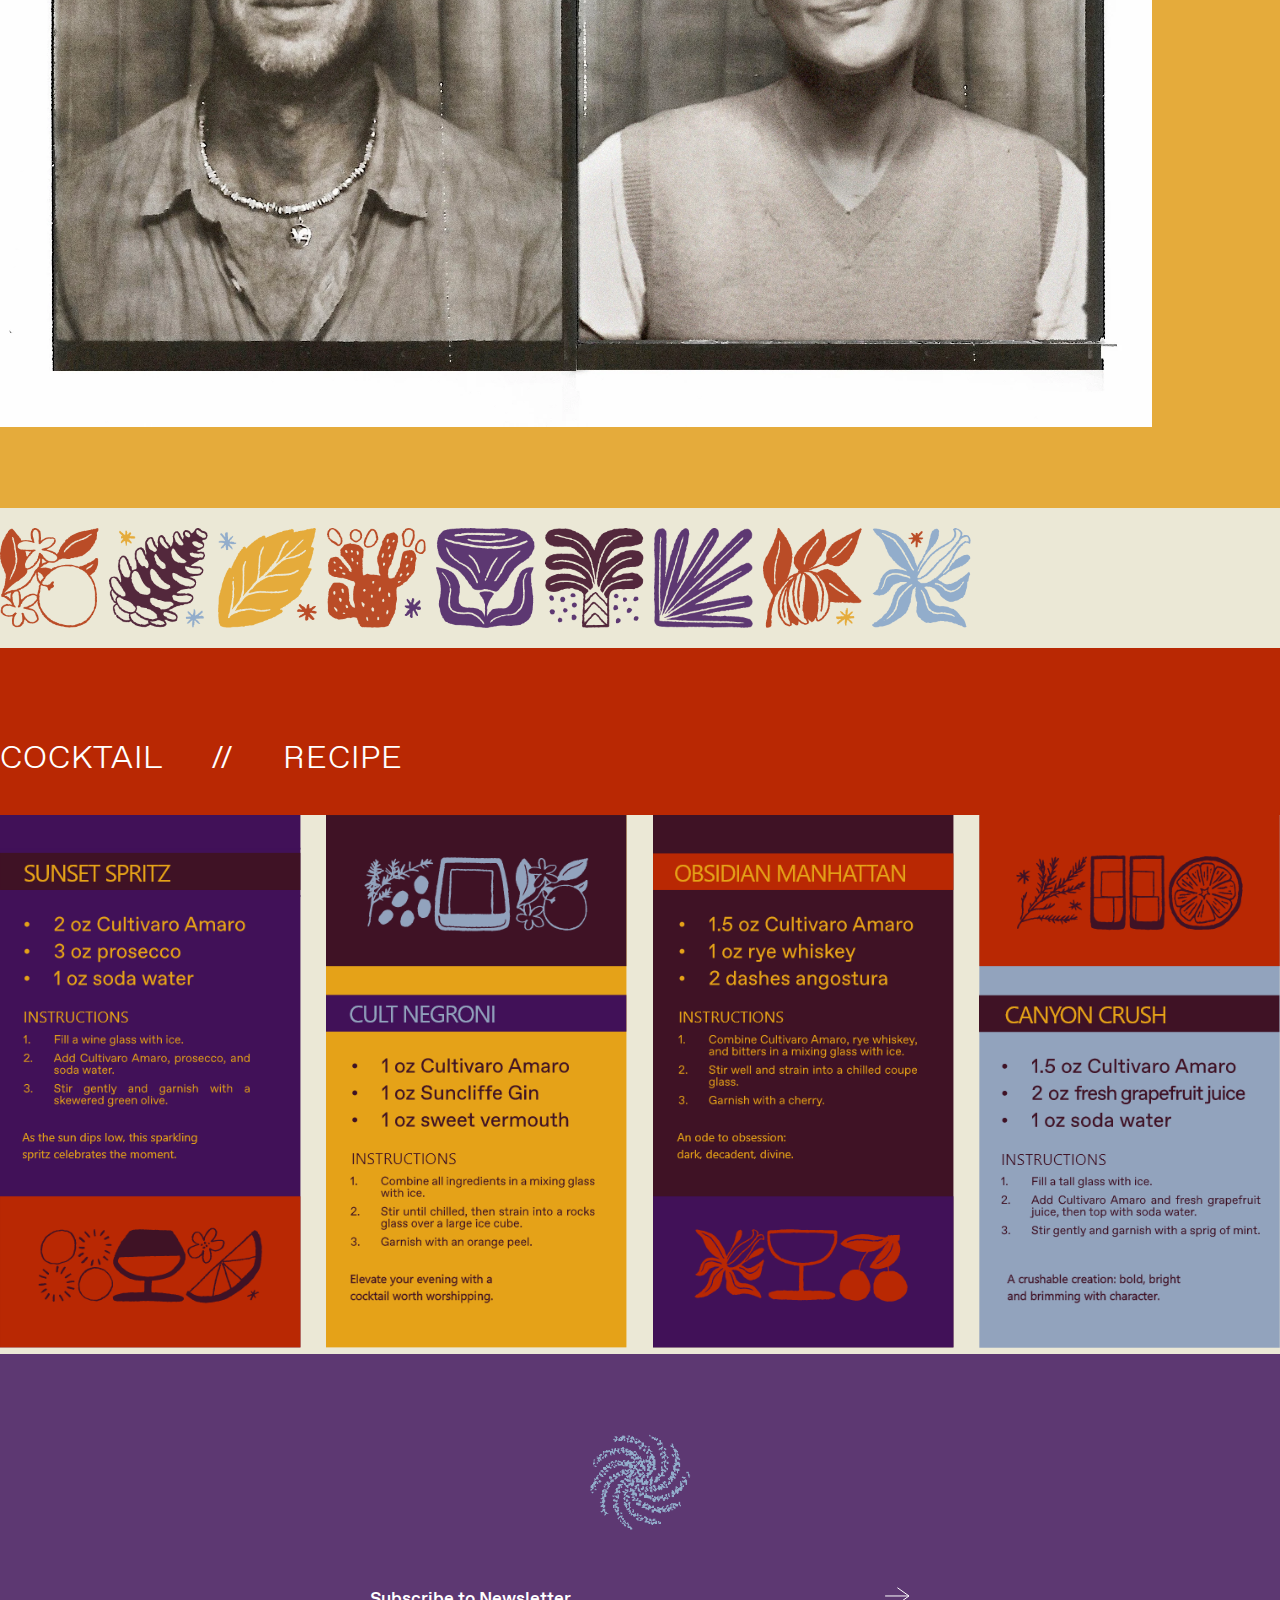
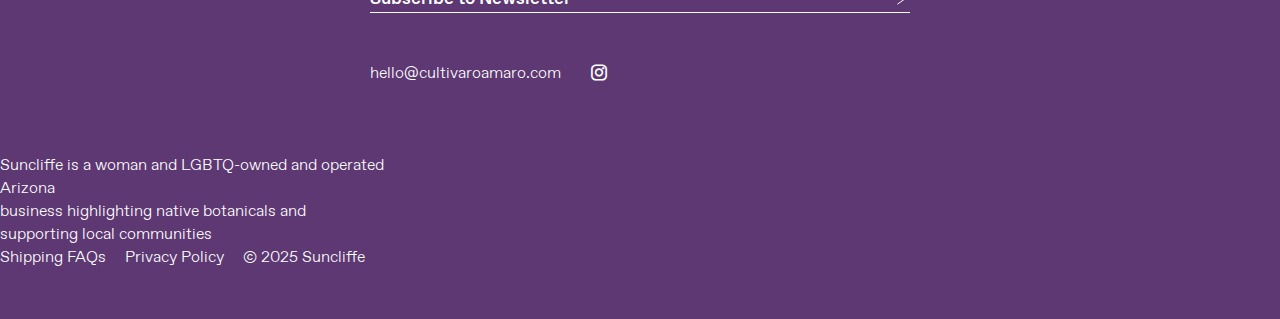
==== commit 7312e57e: "Update home.htmlccc" ====
--- a/home.html
+++ b/home.html
@@ -92,7 +92,8 @@
             <div class="row">
                 <div class="col-md-6 for-desktop">
                     <div class="hero-img">
-                       <img src="assets/images/bottols.png" alt="Image">
+<!--                        <img src="assets/images/bottols.png" alt="Image"> -->
+                        <img src="assets/images/bottle-p.png" alt="Image">
                     </div>
                 </div>
                 <div class="col-md-6">
--- a/assets/css/style.css
+++ b/assets/css/style.css
@@ -262,7 +262,7 @@
 	align-items: center;
 	-ms-flex-wrap: wrap;
 	flex-wrap: wrap;
-	padding: 7px 0;
+	padding: 25px 0;
 }
 
 .header-logo img {
@@ -393,7 +393,7 @@
 }
 
 .team-photo {
-	margin-bottom: -52%;
+/* 	margin-bottom: -52%; */
 }
 
 .team-content {
@@ -481,8 +481,9 @@
 	}
 } */
 .image-section {
-	padding-top: 217px;
-	padding-bottom: 20px;
+/* 	padding-top: 217px;
+	padding-bottom: 20px; */
+	padding: 20px 0;
 }
 
 .bottom-section {
@@ -574,7 +575,7 @@
 
 .bottole-position {
 	position: absolute;
-	left: 10%;
+	left: 0;
 	top: -34%;
 }
 
--- a/assets/css/responsive.css
+++ b/assets/css/responsive.css
@@ -12,15 +12,15 @@
         height: 126px;
     }
     .team-photo {
-        margin-bottom: -53%;
+/*         margin-bottom: -53%; */
     }
     .image-section {
-        padding-top: 271px;
+/*         padding-top: 271px; */
     }
 }
 @media all and (min-width:1400px){
     .team-photo {
-        margin-bottom: -54%;
+/*         margin-bottom: -54%; */
     }
 }
 
@@ -32,7 +32,7 @@
         max-width:1520px;
     }
     .team-photo {
-        margin-bottom: -53%;
+/*         margin-bottom: -53%; */
     }
 }
 
@@ -109,8 +109,9 @@
         font-size: 25px;
     }
     .image-section {
-        padding-top: 236px;
-        padding-bottom: 20px;
+/*         padding-top: 236px; */
+/*         padding-bottom: 20px; */
+        padding:20px 0;
     }
     .bottom-section {
         height: 59px;
@@ -165,8 +166,9 @@
 
     }
     .image-section {
-        padding-top: 122px;
-        padding-bottom: 9px;
+/*         padding-top: 122px;
+        padding-bottom: 9px; */
+        padding:10px 0;
     }
     .header-side ul li a {
         font-size: 13px;
@@ -384,4 +386,9 @@
         width: 77%;
         margin: 0 auto;
     }
-}+    .bottole-position {
+    	position: absolute;
+    	left: -85px;
+    	top: -34%;
+    }
+}
